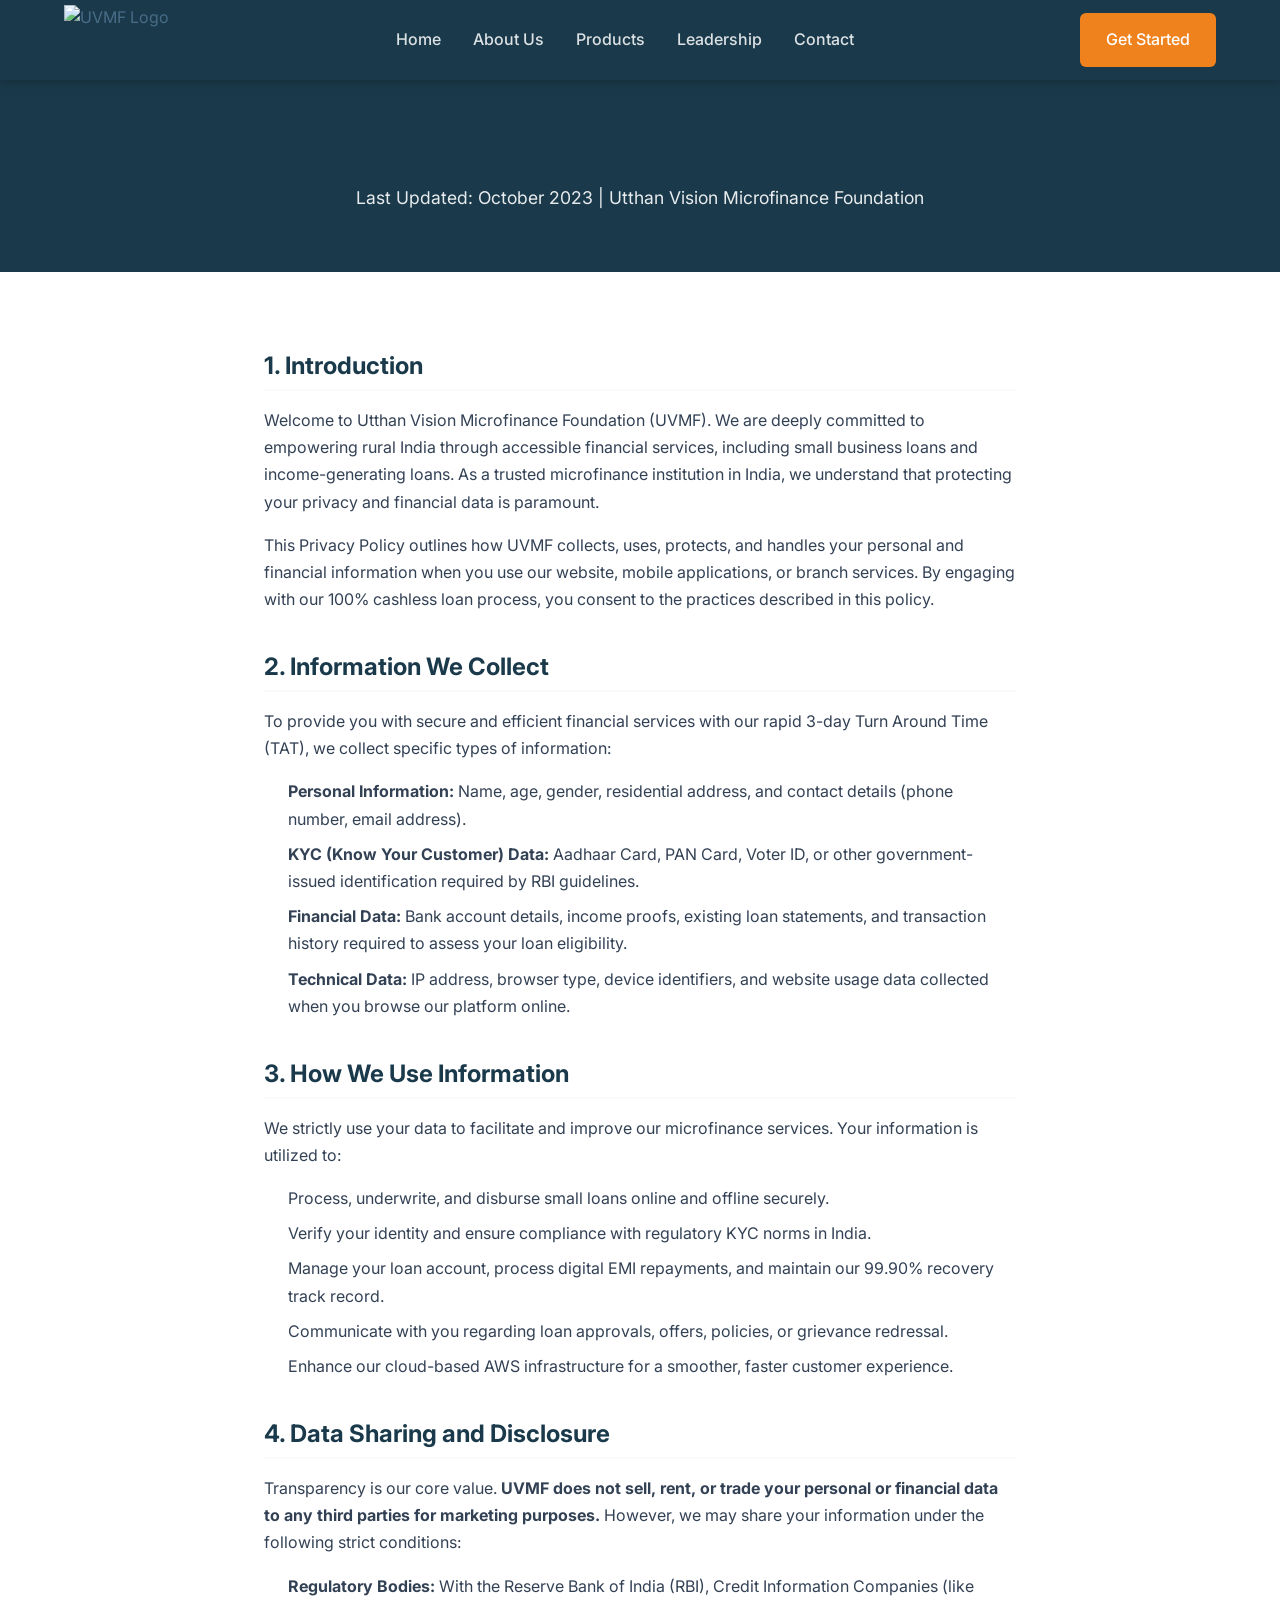
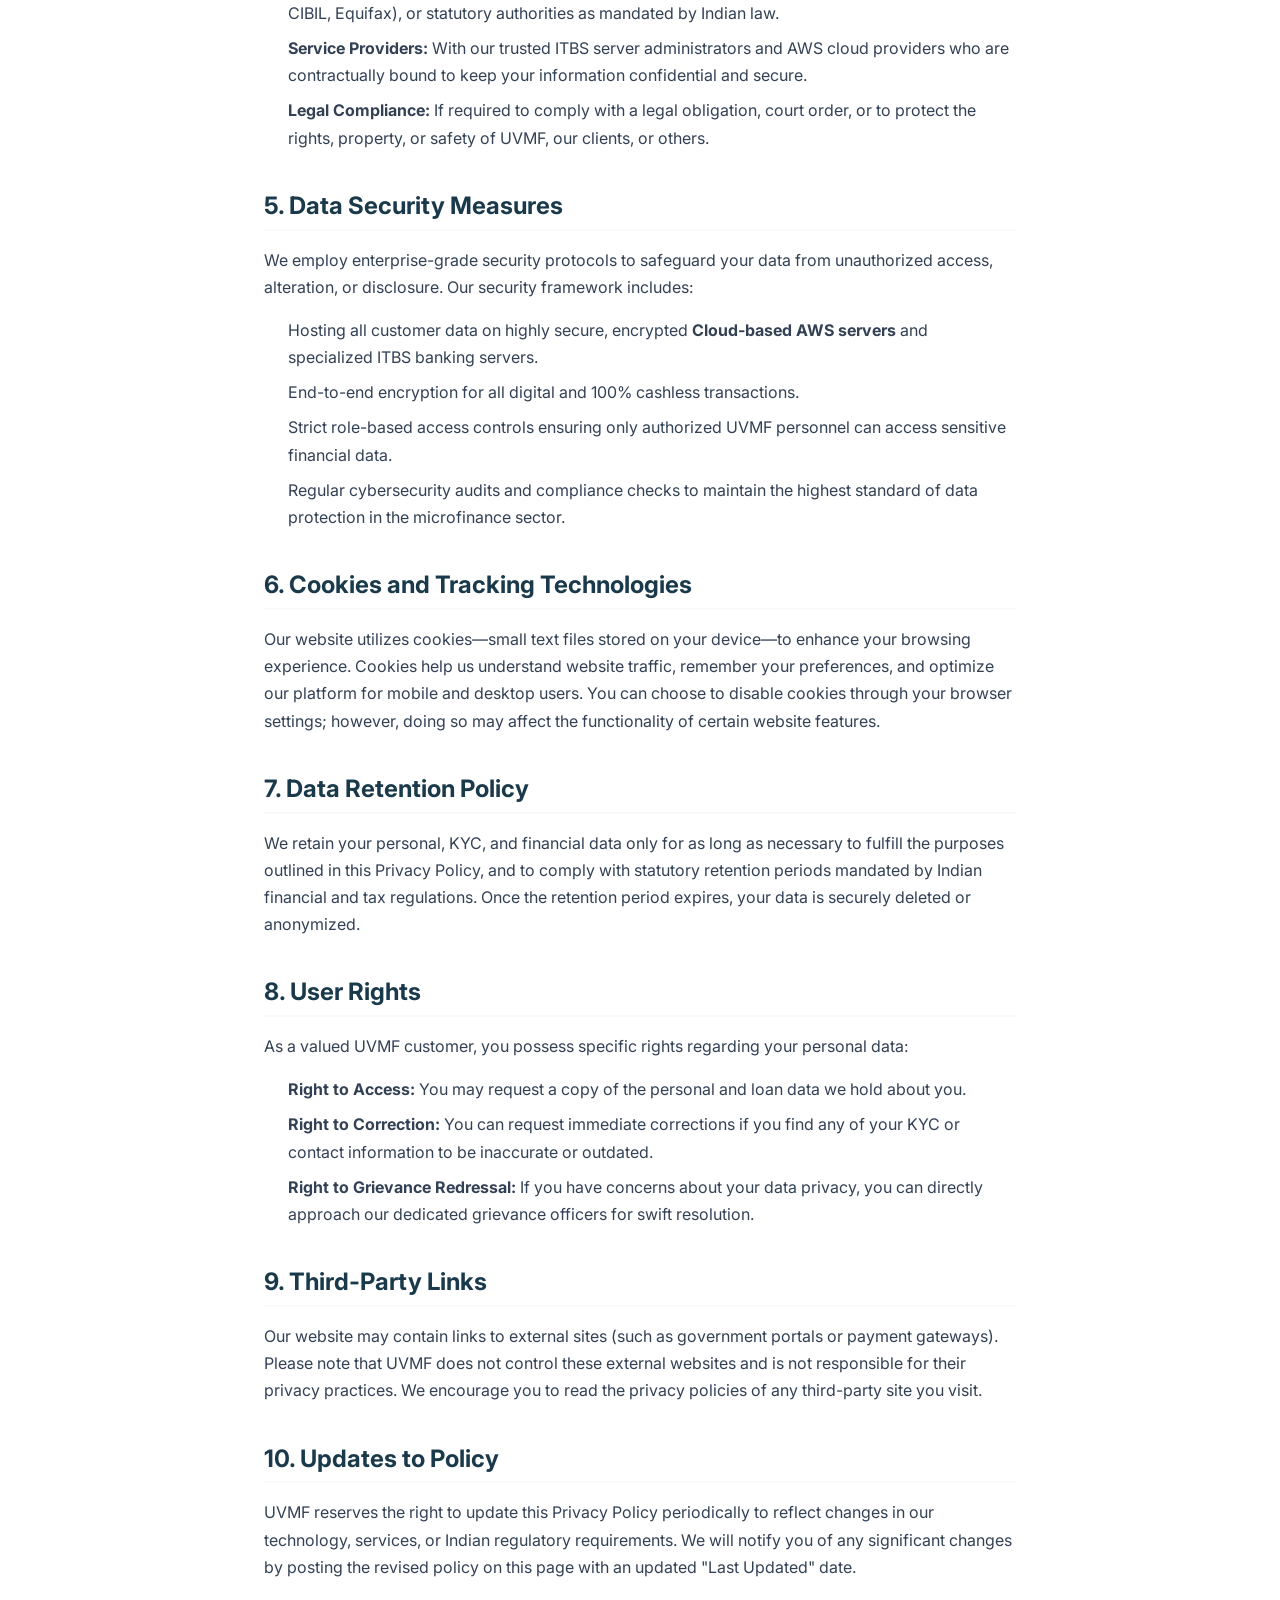
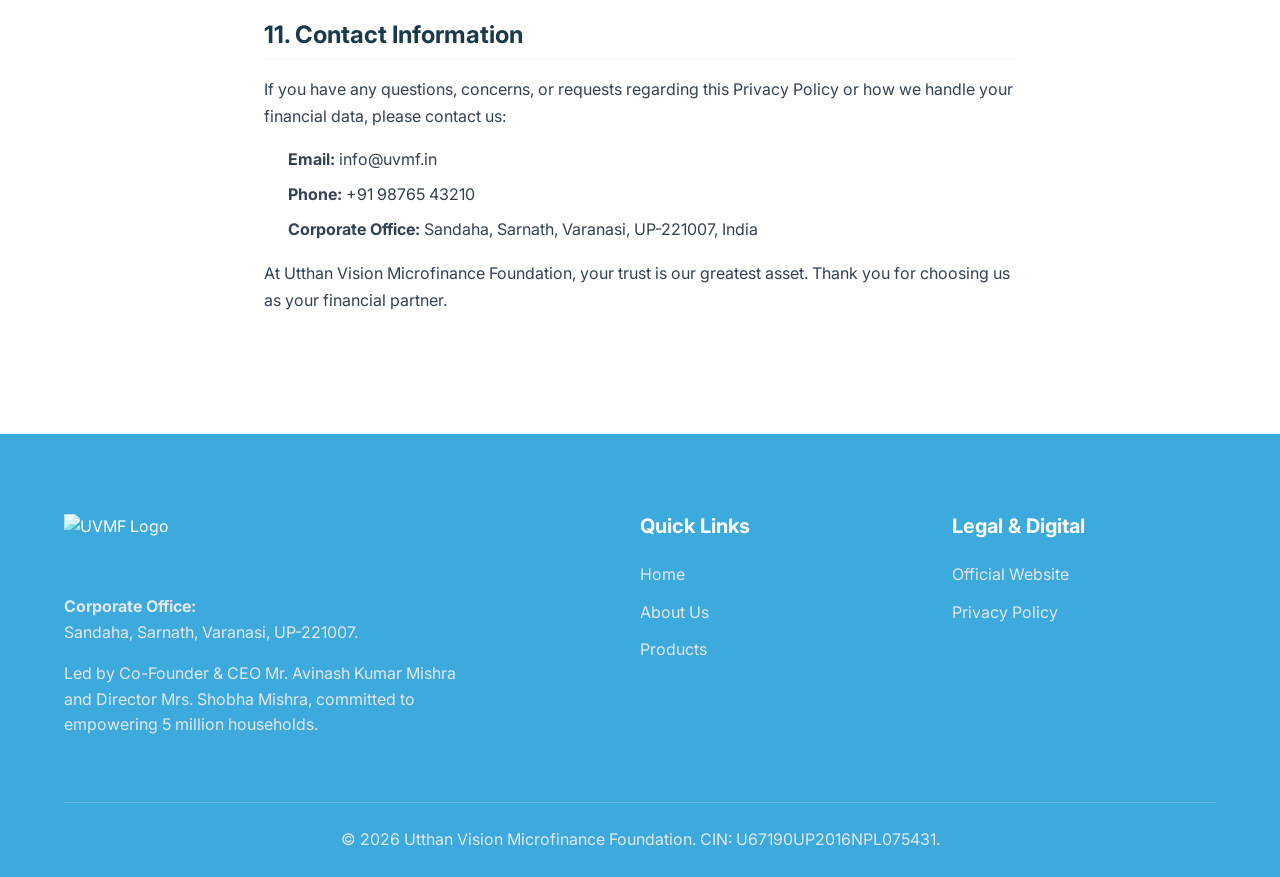
==== privacy-policy.html @ b3286635 "changes" ====
<!DOCTYPE html>
<html lang="en">
<head>
    <meta charset="UTF-8">
    <meta name="viewport" content="width=device-width, initial-scale=1.0">
    <title>Privacy Policy - Utthan Vision Microfinance Foundation</title>
    <meta name="description" content="Privacy Policy of Utthan Vision Microfinance Foundation (UVMF). Learn how we protect your financial data, KYC information, and ensure 100% data security for microfinance in India.">
    <link rel="preconnect" href="https://fonts.googleapis.com">
    <link rel="preconnect" href="https://fonts.gstatic.com" crossorigin>
    <link href="https://fonts.googleapis.com/css2?family=Inter:wght@300;400;500;600;700&display=swap" rel="stylesheet">
    <link rel="stylesheet" href="styles.css">
    <link rel="icon" type="image/png" href="images/Favicon.png">
    <style>
        .legal-header {
            background-color: var(--primary);
            color: var(--white);
            padding: 120px 0 60px;
            text-align: center;
        }
        .legal-header h1 {
            font-size: 2.5rem;
            margin-bottom: 16px;
        }
        .legal-header p {
            font-size: 1.1rem;
            opacity: 0.9;
        }
        .legal-content {
            max-width: 800px;
            margin: 0 auto;
        }
        .legal-content section {
            margin-bottom: 40px;
        }
        .legal-content h2 {
            font-size: 1.5rem;
            color: var(--primary);
            margin-bottom: 16px;
            border-bottom: 2px solid var(--bg-light);
            padding-bottom: 8px;
        }
        .legal-content h3 {
            font-size: 1.2rem;
            color: var(--secondary);
            margin-top: 24px;
            margin-bottom: 12px;
        }
        .legal-content p {
            color: var(--text-main);
            line-height: 1.7;
            margin-bottom: 16px;
        }
        .legal-content ul {
            margin-bottom: 16px;
            padding-left: 24px;
        }
        .legal-content li {
            color: var(--text-main);
            line-height: 1.7;
            margin-bottom: 8px;
        }
    </style>
</head>
<body>

    <!-- Header Navigation -->
    <header class="header">
        <div class="container header-container">
            <a href="index.html" class="logo">
                <img src="images/logo.png" alt="UVMF Logo" class="logo-img" style="height: 70px; width: auto; object-fit: contain;">
            </a>
            
            <nav class="navbar">
                <ul class="nav-links">
                    <li><a href="index.html#home">Home</a></li>
                    <li><a href="index.html#about">About Us</a></li>
                    <li><a href="index.html#products">Products</a></li>
                    <li><a href="index.html#leadership">Leadership</a></li>
                    <li><a href="index.html#contact">Contact</a></li>
                </ul>
            </nav>

            <a href="index.html#contact" class="btn btn-primary header-cta">Get Started</a>
            
            <button class="mobile-menu-btn" aria-label="Toggle menu">
                <svg width="24" height="24" viewBox="0 0 24 24" fill="none" stroke="currentColor" stroke-width="2" stroke-linecap="round" stroke-linejoin="round">
                    <line x1="3" y1="12" x2="21" y2="12"></line>
                    <line x1="3" y1="6" x2="21" y2="6"></line>
                    <line x1="3" y1="18" x2="21" y2="18"></line>
                </svg>
            </button>
        </div>
    </header>

    <!-- Mobile Menu Overlay -->
    <div class="mobile-menu-overlay">
        <div class="mobile-menu-content">
            <button class="close-menu-btn" aria-label="Close menu">
                <svg width="24" height="24" viewBox="0 0 24 24" fill="none" stroke="currentColor" stroke-width="2" stroke-linecap="round" stroke-linejoin="round">
                    <line x1="18" y1="6" x2="6" y2="18"></line>
                    <line x1="6" y1="6" x2="18" y2="18"></line>
                </svg>
            </button>
            <ul class="mobile-nav-links">
                <li><a href="index.html#home">Home</a></li>
                <li><a href="index.html#about">About Us</a></li>
                <li><a href="index.html#products">Products</a></li>
                <li><a href="index.html#leadership">Leadership</a></li>
                <li><a href="index.html#contact">Contact</a></li>
            </ul>
        </div>
    </div>

    <!-- Legal Header -->
    <div class="legal-header">
        <div class="container">
            <h1>Privacy Policy</h1>
            <p>Last Updated: October 2023 | Utthan Vision Microfinance Foundation</p>
        </div>
    </div>

    <!-- Privacy Policy Content -->
    <main class="section-padding">
        <div class="container legal-content">
            
            <section>
                <h2>1. Introduction</h2>
                <p>Welcome to Utthan Vision Microfinance Foundation (UVMF). We are deeply committed to empowering rural India through accessible financial services, including small business loans and income-generating loans. As a trusted microfinance institution in India, we understand that protecting your privacy and financial data is paramount.</p>
                <p>This Privacy Policy outlines how UVMF collects, uses, protects, and handles your personal and financial information when you use our website, mobile applications, or branch services. By engaging with our 100% cashless loan process, you consent to the practices described in this policy.</p>
            </section>

            <section>
                <h2>2. Information We Collect</h2>
                <p>To provide you with secure and efficient financial services with our rapid 3-day Turn Around Time (TAT), we collect specific types of information:</p>
                <ul>
                    <li><strong>Personal Information:</strong> Name, age, gender, residential address, and contact details (phone number, email address).</li>
                    <li><strong>KYC (Know Your Customer) Data:</strong> Aadhaar Card, PAN Card, Voter ID, or other government-issued identification required by RBI guidelines.</li>
                    <li><strong>Financial Data:</strong> Bank account details, income proofs, existing loan statements, and transaction history required to assess your loan eligibility.</li>
                    <li><strong>Technical Data:</strong> IP address, browser type, device identifiers, and website usage data collected when you browse our platform online.</li>
                </ul>
            </section>

            <section>
                <h2>3. How We Use Information</h2>
                <p>We strictly use your data to facilitate and improve our microfinance services. Your information is utilized to:</p>
                <ul>
                    <li>Process, underwrite, and disburse small loans online and offline securely.</li>
                    <li>Verify your identity and ensure compliance with regulatory KYC norms in India.</li>
                    <li>Manage your loan account, process digital EMI repayments, and maintain our 99.90% recovery track record.</li>
                    <li>Communicate with you regarding loan approvals, offers, policies, or grievance redressal.</li>
                    <li>Enhance our cloud-based AWS infrastructure for a smoother, faster customer experience.</li>
                </ul>
            </section>

            <section>
                <h2>4. Data Sharing and Disclosure</h2>
                <p>Transparency is our core value. <strong>UVMF does not sell, rent, or trade your personal or financial data to any third parties for marketing purposes.</strong> However, we may share your information under the following strict conditions:</p>
                <ul>
                    <li><strong>Regulatory Bodies:</strong> With the Reserve Bank of India (RBI), Credit Information Companies (like CIBIL, Equifax), or statutory authorities as mandated by Indian law.</li>
                    <li><strong>Service Providers:</strong> With our trusted ITBS server administrators and AWS cloud providers who are contractually bound to keep your information confidential and secure.</li>
                    <li><strong>Legal Compliance:</strong> If required to comply with a legal obligation, court order, or to protect the rights, property, or safety of UVMF, our clients, or others.</li>
                </ul>
            </section>

            <section>
                <h2>5. Data Security Measures</h2>
                <p>We employ enterprise-grade security protocols to safeguard your data from unauthorized access, alteration, or disclosure. Our security framework includes:</p>
                <ul>
                    <li>Hosting all customer data on highly secure, encrypted <strong>Cloud-based AWS servers</strong> and specialized ITBS banking servers.</li>
                    <li>End-to-end encryption for all digital and 100% cashless transactions.</li>
                    <li>Strict role-based access controls ensuring only authorized UVMF personnel can access sensitive financial data.</li>
                    <li>Regular cybersecurity audits and compliance checks to maintain the highest standard of data protection in the microfinance sector.</li>
                </ul>
            </section>

            <section>
                <h2>6. Cookies and Tracking Technologies</h2>
                <p>Our website utilizes cookies—small text files stored on your device—to enhance your browsing experience. Cookies help us understand website traffic, remember your preferences, and optimize our platform for mobile and desktop users. You can choose to disable cookies through your browser settings; however, doing so may affect the functionality of certain website features.</p>
            </section>

            <section>
                <h2>7. Data Retention Policy</h2>
                <p>We retain your personal, KYC, and financial data only for as long as necessary to fulfill the purposes outlined in this Privacy Policy, and to comply with statutory retention periods mandated by Indian financial and tax regulations. Once the retention period expires, your data is securely deleted or anonymized.</p>
            </section>

            <section>
                <h2>8. User Rights</h2>
                <p>As a valued UVMF customer, you possess specific rights regarding your personal data:</p>
                <ul>
                    <li><strong>Right to Access:</strong> You may request a copy of the personal and loan data we hold about you.</li>
                    <li><strong>Right to Correction:</strong> You can request immediate corrections if you find any of your KYC or contact information to be inaccurate or outdated.</li>
                    <li><strong>Right to Grievance Redressal:</strong> If you have concerns about your data privacy, you can directly approach our dedicated grievance officers for swift resolution.</li>
                </ul>
            </section>

            <section>
                <h2>9. Third-Party Links</h2>
                <p>Our website may contain links to external sites (such as government portals or payment gateways). Please note that UVMF does not control these external websites and is not responsible for their privacy practices. We encourage you to read the privacy policies of any third-party site you visit.</p>
            </section>

            <section>
                <h2>10. Updates to Policy</h2>
                <p>UVMF reserves the right to update this Privacy Policy periodically to reflect changes in our technology, services, or Indian regulatory requirements. We will notify you of any significant changes by posting the revised policy on this page with an updated "Last Updated" date.</p>
            </section>

            <section>
                <h2>11. Contact Information</h2>
                <p>If you have any questions, concerns, or requests regarding this Privacy Policy or how we handle your financial data, please contact us:</p>
                <ul>
                    <li><strong>Email:</strong> info@uvmf.in</li>
                    <li><strong>Phone:</strong> +91 98765 43210</li>
                    <li><strong>Corporate Office:</strong> Sandaha, Sarnath, Varanasi, UP-221007, India</li>
                </ul>
                <p>At Utthan Vision Microfinance Foundation, your trust is our greatest asset. Thank you for choosing us as your financial partner.</p>
            </section>

        </div>
    </main>

    <!-- Footer -->
    <footer class="footer">
        <div class="container">
            <div class="footer-grid">
                <div class="footer-col">
                    <a href="index.html" class="footer-logo">
                        <img src="images/logo.png" alt="UVMF Logo" class="logo-img footer-logo-img">
                    </a>
                    <p style="margin-top: 16px;"><strong>Corporate Office:</strong><br>Sandaha, Sarnath, Varanasi, UP-221007.</p>
                    <p style="margin-top: 16px;">Led by Co-Founder &amp; CEO Mr. Avinash Kumar Mishra and Director Mrs. Shobha Mishra, committed to empowering 5 million households.</p>
                </div>
                <div class="footer-col">
                    <h4>Quick Links</h4>
                    <ul>
                        <li><a href="index.html#home">Home</a></li>
                        <li><a href="index.html#about">About Us</a></li>
                        <li><a href="index.html#products">Products</a></li>
                    </ul>
                </div>
                <div class="footer-col">
                    <h4>Legal & Digital</h4>
                    <ul>
                        <li><a href="http://www.utthanvision.com/" target="_blank">Official Website</a></li>
                        <!-- <li><a href="#">Grievance Redressal</a></li> -->
                        <li><a href="privacy-policy.html">Privacy Policy</a></li>
                    </ul>
                </div>
            </div>
            <div class="footer-bottom">
                <p>&copy; 2026 Utthan Vision Microfinance Foundation. CIN: U67190UP2016NPL075431.</p>
            </div>
        </div>
    </footer>

    <script src="script.js"></script>
</body>
</html>
---- styles.css ----
/* =========================================
   CSS Reset & Variables
   ========================================= */
:root {
    /* Colors */
    --primary: #1a3a4b; /* Deep Logo Blue */
    --secondary: #f0821e; /* Logo Orange */
    --secondary-hover: #d36e14;
    --accent: #3caadc; /* Light Logo Blue */
    --bg-light: #f8fafc;
    --text-main: #334155;
    --text-light: #64748b;
    --white: #ffffff;
    --border-color: #e2e8f0;
    
    /* Typography */
    --font-main: 'Inter', sans-serif;
    
    /* Transitions */
    --transition: all 0.3s ease;
    
    /* Shadows */
    --shadow-sm: 0 1px 3px rgba(0,0,0,0.1);
    --shadow-md: 0 4px 6px -1px rgba(0,0,0,0.1), 0 2px 4px -1px rgba(0,0,0,0.06);
    --shadow-lg: 0 10px 15px -3px rgba(0,0,0,0.1), 0 4px 6px -2px rgba(0,0,0,0.05);
}

* {
    margin: 0;
    padding: 0;
    box-sizing: border-box;
}

html {
    scroll-behavior: smooth;
}

body {
    font-family: var(--font-main);
    color: var(--text-main);
    line-height: 1.6;
    background-color: var(--white);
    overflow-x: hidden;
}

h1, h2, h3, h4, h5, h6 {
    color: var(--primary);
    font-weight: 700;
    line-height: 1.2;
}

a {
    text-decoration: none;
    color: inherit;
    transition: var(--transition);
}

ul {
    list-style: none;
}

img {
    max-width: 100%;
    height: auto;
}

.container {
    max-width: 1200px;
    margin: 0 auto;
    padding: 0 24px;
}

.section-padding {
    padding: 80px 0;
}

.section-title {
    text-align: center;
    max-width: 600px;
    margin: 0 auto 48px;
}

.section-title h2 {
    font-size: 2.5rem;
    margin-bottom: 16px;
}

.section-title p {
    color: var(--text-light);
    font-size: 1.1rem;
}

.bg-light {
    background-color: var(--bg-light);
}

/* =========================================
   Buttons
   ========================================= */
.btn {
    display: inline-block;
    padding: 12px 24px;
    border-radius: 6px;
    font-weight: 500;
    cursor: pointer;
    text-align: center;
    border: 2px solid transparent;
    transition: var(--transition);
}

.btn-primary {
    background-color: var(--secondary);
    color: var(--white);
}

.btn-primary:hover {
    background-color: var(--secondary-hover);
    transform: translateY(-2px);
    box-shadow: var(--shadow-md);
}

.btn-outline {
    background-color: transparent;
    border-color: var(--white);
    color: var(--white);
}

.btn-outline:hover {
    background-color: rgba(255, 255, 255, 0.1);
    transform: translateY(-2px);
}

.btn-block {
    display: block;
    width: 100%;
}

.btn-lg {
    padding: 16px 32px;
    font-size: 1.1rem;
}

.btn-link {
    display: inline-flex;
    align-items: center;
    color: var(--secondary);
    font-weight: 600;
    gap: 8px;
}

.btn-link:hover {
    color: var(--primary);
}

.btn-link:hover svg {
    transform: translateX(4px);
}

.btn-link svg {
    transition: var(--transition);
}

/* =========================================
   Header & Navigation
   ========================================= */
.header {
    position: fixed;
    top: 0;
    left: 0;
    width: 100%;
    background-color: var(--primary);
    box-shadow: 0 2px 12px rgba(0,0,0,0.25);
    z-index: 1000;
    height: 80px;
    transition: var(--transition);
}

.header-container {
    display: flex;
    justify-content: space-between;
    align-items: center;
    height: 100%;
}

.logo {
    display: flex;
    align-items: center;
}

.logo-text {
    font-size: 1.5rem;
    font-weight: 700;
    color: var(--primary);
    letter-spacing: -0.5px;
}

/* Transparent logo — mix-blend-mode:screen makes any white/light
   background invisible on dark surfaces (header & footer) */
.logo-img {
    mix-blend-mode: screen;
    background: transparent;
    display: block;
}

/* Footer logo sizing */
.footer-logo {
    display: inline-block;
    margin-bottom: 4px;
}

.footer-logo-img {
    height: 60px;
    width: auto;
    object-fit: contain;
}

.navbar .nav-links {
    display: flex;
    gap: 32px;
}

.navbar .nav-links a {
    color: rgba(255,255,255,0.85);
    font-weight: 500;
}

.navbar .nav-links a:hover {
    color: var(--secondary);
}

.mobile-menu-btn {
    display: none;
    background: none;
    border: none;
    color: var(--white);
    cursor: pointer;
    padding: 8px;
    border-radius: 6px;
    transition: var(--transition);
}

.mobile-menu-btn:hover {
    background-color: rgba(255,255,255,0.1);
}

/* Mobile Menu Overlay */
.mobile-menu-overlay {
    position: fixed;
    top: 0;
    left: 0;
    width: 100%;
    height: 100vh;
    background-color: var(--white);
    z-index: 2000;
    transform: translateX(100%);
    transition: transform 0.4s cubic-bezier(0.77, 0, 0.175, 1);
    display: flex;
    align-items: center;
    justify-content: center;
}

.mobile-menu-overlay.active {
    transform: translateX(0);
}

.close-menu-btn {
    position: absolute;
    top: 24px;
    right: 24px;
    background: none;
    border: none;
    color: var(--primary);
    cursor: pointer;
}

.mobile-nav-links {
    text-align: center;
    display: flex;
    flex-direction: column;
    gap: 32px;
}

.mobile-nav-links a {
    font-size: 2rem;
    font-weight: 700;
    color: var(--primary);
}

.mobile-nav-links a:hover {
    color: var(--secondary);
}

/* =========================================
   Hero Section (Carousel)
   ========================================= */
.hero-carousel {
    position: relative;
    width: 100%;
    background-color: var(--primary);
    overflow: hidden;
    padding-top: 80px; /* Account for fixed header */
}

.carousel-container {
    position: relative;
    width: 100%;
}

.carousel-slide {
    display: none;
    width: 100%;
    position: relative;
}

@keyframes fadeIn {
    from { opacity: 0; }
    to { opacity: 1; }
}

.carousel-slide.active {
    display: block;
    animation: fadeIn 0.8s ease-in-out;
}

.slide-image {
    width: 100%;
    height: auto;
    display: block;
    object-fit: cover;
}

.carousel-overlay {
    position: absolute;
    top: 0;
    left: 0;
    width: 100%;
    height: 100%;
    background: linear-gradient(90deg, rgba(26,58,75,0.7) 0%, rgba(26,58,75,0.2) 100%);
    display: flex;
    align-items: center;
}

/* For slides that need centered text */
.carousel-overlay:has(.centered-hero) {
    background: linear-gradient(0deg, rgba(26,58,75,0.8) 0%, rgba(26,58,75,0.6) 100%);
}

.centered-hero {
    display: flex;
    justify-content: center;
    text-align: center;
    grid-template-columns: 1fr !important;
}

.centered-hero .hero-content {
    align-items: center;
    max-width: 800px;
    margin: 0 auto;
}

.centered-hero .hero-content p {
    margin: 0 auto 32px;
}

/* Carousel Controls */
.carousel-btn {
    position: absolute;
    top: 50%;
    transform: translateY(-50%);
    background: rgba(255, 255, 255, 0.2);
    border: 1px solid rgba(255,255,255,0.3);
    color: var(--white);
    width: 48px;
    height: 48px;
    border-radius: 50%;
    display: flex;
    align-items: center;
    justify-content: center;
    cursor: pointer;
    z-index: 10;
    transition: var(--transition);
    backdrop-filter: blur(4px);
}

.carousel-btn:hover {
    background: var(--secondary);
    border-color: var(--secondary);
}

.prev-btn {
    left: 24px;
}

.next-btn {
    right: 24px;
}

.carousel-dots {
    position: absolute;
    bottom: 32px;
    left: 50%;
    transform: translateX(-50%);
    display: flex;
    gap: 12px;
    z-index: 10;
}

.dot {
    width: 12px;
    height: 12px;
    border-radius: 50%;
    background: rgba(255, 255, 255, 0.4);
    cursor: pointer;
    transition: var(--transition);
}

.dot.active {
    background: var(--secondary);
    width: 24px;
    border-radius: 6px;
}

.hero-container {
    position: relative;
    z-index: 2;
    display: grid;
    grid-template-columns: 1fr 1fr;
    gap: 48px;
    align-items: center;
}

.hero-content h1 {
    color: var(--white);
    font-size: 3.5rem;
    margin-bottom: 24px;
}

.hero-content .highlight {
    color: var(--secondary);
}

.hero-content p {
    font-size: 1.25rem;
    color: #cbd5e1;
    margin-bottom: 32px;
    max-width: 500px;
}

.hero-buttons {
    display: flex;
    gap: 16px;
}

.hero-image {
    display: flex;
    justify-content: center;
    align-items: center;
}

.glass-card {
    background: rgba(255, 255, 255, 0.05);
    backdrop-filter: blur(10px);
    -webkit-backdrop-filter: blur(10px);
    border: 1px solid rgba(255, 255, 255, 0.1);
    padding: 32px;
    border-radius: 16px;
    display: flex;
    align-items: center;
    gap: 24px;
    box-shadow: 0 25px 50px -12px rgba(0, 0, 0, 0.25);
    transform: rotate(3deg);
    transition: var(--transition);
}

.glass-card:hover {
    transform: rotate(0deg) translateY(-10px);
}

.stat-icon {
    background-color: rgba(240, 130, 30, 0.2);
    padding: 16px;
    border-radius: 50%;
    display: flex;
    align-items: center;
    justify-content: center;
}

.stat-info h3 {
    color: var(--white);
    font-size: 1.5rem;
    margin-bottom: 4px;
}

.stat-info p {
    color: #94a3b8;
    margin: 0;
}

/* =========================================
   Features Section
   ========================================= */
.features-grid {
    display: grid;
    grid-template-columns: repeat(3, 1fr);
    gap: 32px;
}

.feature-card {
    background: var(--white);
    padding: 40px 32px;
    border-radius: 12px;
    box-shadow: var(--shadow-sm);
    border: 1px solid var(--border-color);
    position: relative;
    transition: var(--transition);
    overflow: hidden;
}

.feature-card:hover {
    transform: translateY(-5px);
    box-shadow: var(--shadow-lg);
    border-color: var(--secondary);
}

.feature-number {
    font-size: 5rem;
    font-weight: 800;
    color: rgba(240, 130, 30, 0.08); /* Faint orange */
    position: absolute;
    top: -16px;
    right: 16px;
    line-height: 1;
    z-index: 0;
    user-select: none;
}

.feature-card h3 {
    font-size: 1.35rem;
    margin-bottom: 16px;
    color: var(--primary);
    position: relative;
    z-index: 1;
}

.feature-card p {
    color: var(--text-light);
    position: relative;
    z-index: 1;
    margin: 0;
}

/* =========================================
   About Section
   ========================================= */
.about-grid {
    display: grid;
    grid-template-columns: repeat(3, 1fr);
    gap: 32px;
}

.about-card {
    background: var(--white);
    padding: 40px 32px;
    border-radius: 12px;
    box-shadow: var(--shadow-md);
    transition: var(--transition);
    border: 1px solid var(--border-color);
}

.about-card:hover {
    transform: translateY(-5px);
    box-shadow: var(--shadow-lg);
    border-color: var(--secondary);
}

.icon-wrapper {
    width: 64px;
    height: 64px;
    background-color: var(--bg-light);
    border-radius: 12px;
    display: flex;
    align-items: center;
    justify-content: center;
    color: var(--secondary);
    margin-bottom: 24px;
}

.about-card h3 {
    font-size: 1.25rem;
    margin-bottom: 16px;
}

.about-card p {
    color: var(--text-light);
}

/* =========================================
   Products Section
   ========================================= */
.products-grid {
    display: grid;
    grid-template-columns: repeat(3, 1fr);
    gap: 32px;
}

.product-card {
    background: var(--white);
    padding: 40px;
    border-radius: 12px;
    box-shadow: var(--shadow-sm);
    transition: var(--transition);
}

.product-card:hover {
    box-shadow: var(--shadow-md);
}

.product-icon {
    color: var(--secondary);
    margin-bottom: 24px;
}

.product-card h3 {
    font-size: 1.5rem;
    margin-bottom: 16px;
}

.product-card p {
    color: var(--text-light);
    margin-bottom: 24px;
}

/* =========================================
   Process Table Section
   ========================================= */
.process-section {
    background-color: var(--white);
}

.table-responsive {
    overflow-x: auto;
    background: var(--white);
    border-radius: 12px;
    box-shadow: var(--shadow-md);
    border: 1px solid var(--border-color);
}

.process-table {
    width: 100%;
    border-collapse: collapse;
    text-align: left;
}

.process-table th,
.process-table td {
    padding: 16px 24px;
    border-bottom: 1px solid var(--border-color);
}

.process-table th {
    background-color: var(--bg-light);
    color: var(--primary);
    font-weight: 600;
    font-size: 1.1rem;
}

.process-table tr:last-child td {
    border-bottom: none;
}

.process-table tr:hover td {
    background-color: var(--bg-light);
}

/* =========================================
   FAQ Section
   ========================================= */
.faq-grid {
    max-width: 900px;
    margin: 0 auto;
    display: flex;
    flex-direction: column;
    gap: 16px;
}

.faq-item {
    background: var(--white);
    border: 1px solid var(--border-color);
    border-radius: 8px;
    padding: 24px;
    box-shadow: var(--shadow-sm);
    transition: var(--transition);
}

.faq-item[open] {
    border-color: var(--secondary);
    box-shadow: var(--shadow-md);
}

.faq-item summary {
    display: flex;
    justify-content: space-between;
    align-items: center;
    cursor: pointer;
    list-style: none; /* Hide default triangle in many browsers */
}

.faq-item summary::-webkit-details-marker {
    display: none; /* Hide default triangle in WebKit */
}

.faq-item summary h3 {
    font-size: 1.15rem;
    color: var(--primary);
    margin: 0;
    padding-right: 24px;
    font-weight: 600;
}

/* Custom dropdown icon using a pseudo-element */
.faq-item summary::after {
    content: '+';
    font-size: 1.5rem;
    color: var(--secondary);
    transition: transform 0.3s ease;
}

.faq-item[open] summary::after {
    content: '−';
    transform: rotate(180deg);
}

.faq-content {
    margin-top: 16px;
    padding-top: 16px;
    border-top: 1px solid var(--border-color);
    color: var(--text-light);
    line-height: 1.7;
}

.faq-content p {
    margin-bottom: 0;
}

/* =========================================
   CTA Section
   ========================================= */
.cta-section {
    background-color: var(--secondary);
    padding: 80px 0;
    text-align: center;
    color: var(--white);
}

.cta-container h2 {
    color: var(--white);
    font-size: 2.5rem;
    margin-bottom: 16px;
}

.cta-container p {
    font-size: 1.25rem;
    margin-bottom: 32px;
    opacity: 0.9;
}

.cta-section .btn-primary {
    background-color: var(--primary);
}

.cta-section .btn-primary:hover {
    background-color: #1e293b;
}

/* =========================================
   Contact Section
   ========================================= */
.contact-grid {
    display: flex;
    flex-direction: column;
    align-items: center;
    text-align: center;
    max-width: 600px;
    margin: 0 auto;
}

.contact-info h2 {
    font-size: 2.5rem;
    margin-bottom: 16px;
}

.contact-info > p {
    color: var(--text-light);
    margin-bottom: 40px;
}

.contact-info-items {
    display: flex;
    flex-direction: column;
    align-items: center;
    gap: 32px;
}

.contact-item {
    display: flex;
    flex-direction: column;
    align-items: center;
    text-align: center;
    gap: 12px;
}

.contact-item .icon {
    color: var(--secondary);
    background-color: var(--bg-light);
    padding: 16px;
    border-radius: 50%;
    display: flex;
    align-items: center;
    justify-content: center;
    margin-bottom: 8px;
}

.contact-item h4 {
    font-size: 1.1rem;
    margin-bottom: 4px;
}

.contact-item p, .contact-item a {
    color: var(--text-light);
}

.contact-item a:hover {
    color: var(--secondary);
}

.contact-form {
    background: var(--white);
    padding: 40px;
    border-radius: 12px;
    box-shadow: var(--shadow-lg);
    border: 1px solid var(--border-color);
}

.form-group {
    margin-bottom: 24px;
}

.form-group label {
    display: block;
    margin-bottom: 8px;
    font-weight: 500;
    color: var(--text-main);
}

.form-group input,
.form-group select {
    width: 100%;
    padding: 12px 16px;
    border: 1px solid var(--border-color);
    border-radius: 6px;
    font-family: inherit;
    font-size: 1rem;
    transition: var(--transition);
}

.form-group input:focus,
.form-group select:focus {
    outline: none;
    border-color: var(--secondary);
    box-shadow: 0 0 0 3px rgba(16, 185, 129, 0.1);
}

/* =========================================
   Leadership Section
   ========================================= */
.leadership-grid {
    display: grid;
    grid-template-columns: 1fr;
    gap: 36px;
    max-width: 960px;
    margin: 0 auto;
}

.leader-card {
    background: var(--white);
    border-radius: 16px;
    box-shadow: var(--shadow-md);
    border: 1px solid var(--border-color);
    overflow: hidden;
    transition: var(--transition);
    display: flex;
    flex-direction: row;
    align-items: flex-start;
    gap: 36px;
    padding: 40px 40px;
    text-align: left;
}

.leader-card:hover {
    transform: translateY(-6px);
    box-shadow: var(--shadow-lg);
    border-color: var(--secondary);
}

.leader-photo-wrap {
    width: 220px;
    height: 220px;
    border-radius: 50%;
    overflow: hidden;
    border: 4px solid var(--secondary);
    flex-shrink: 0;
    box-shadow: 0 8px 24px rgba(240, 130, 30, 0.25);
}

.leader-photo {
    width: 100%;
    height: 100%;
    object-fit: cover;
    object-position: top center;
    display: block;
}

.leader-info {
    flex: 1;
}

.leader-info h3 {
    font-size: 1.4rem;
    margin-bottom: 4px;
    color: var(--primary);
}

.leader-quals {
    color: var(--accent);
    font-size: 0.9rem;
    font-weight: 600;
    margin-bottom: 12px;
    font-style: italic;
}

.leader-role {
    display: inline-block;
    background-color: var(--secondary);
    color: var(--white);
    font-size: 0.78rem;
    font-weight: 700;
    letter-spacing: 0.6px;
    padding: 4px 14px;
    border-radius: 999px;
    margin-bottom: 18px;
    text-transform: uppercase;
}

.leader-bio p {
    color: var(--text-light);
    font-size: 0.95rem;
    line-height: 1.75;
    margin-bottom: 12px;
}

.leader-bio p:last-child {
    margin-bottom: 0;
}

/* =========================================
   Footer
   ========================================= */
.footer {
    background-color: var(--accent);
    color: var(--white);
    padding-top: 80px;
}

.footer-grid {
    display: grid;
    grid-template-columns: 2fr 1fr 1fr;
    gap: 48px;
    margin-bottom: 64px;
}

.footer-col h3 {
    color: var(--white);
    font-size: 1.5rem;
    margin-bottom: 24px;
}

.footer-col h4 {
    color: var(--white);
    font-size: 1.25rem;
    margin-bottom: 24px;
}

.footer-col p {
    color: #e2e8f0;
    max-width: 400px;
}

.footer-col ul {
    display: flex;
    flex-direction: column;
    gap: 12px;
}

.footer-col ul a {
    color: #e2e8f0;
}

.footer-col ul a:hover {
    color: var(--white);
    padding-left: 4px;
}

.footer-bottom {
    border-top: 1px solid rgba(255, 255, 255, 0.2);
    padding: 24px 0;
    text-align: center;
    color: #e2e8f0;
}

/* =========================================
   Responsive Design
   ========================================= */
@media (max-width: 992px) {
    .hero-container {
        grid-template-columns: 1fr;
        text-align: center;
    }

    .hero-content p {
        margin: 0 auto 32px;
    }

    .hero-buttons {
        justify-content: center;
        margin-bottom: 48px;
    }

    .about-grid,
    .features-grid {
        grid-template-columns: repeat(2, 1fr);
    }

    .products-grid {
        grid-template-columns: repeat(2, 1fr) !important;
    }

    .contact-grid {
        grid-template-columns: 1fr;
    }

    .leadership-grid {
        grid-template-columns: 1fr;
    }
}

@media (max-width: 768px) {
    .leader-photo-wrap {
        width: 160px;
        height: 160px;
        margin: 0 auto 24px;
    }

    .leader-card {
        flex-direction: column;
        align-items: center;
        text-align: center;
        padding: 32px 24px 28px;
    }

    .leader-info {
        text-align: left;
    }

    .header {
        height: 64px;
    }

    .header-cta {
        display: none;
    }

    .navbar {
        display: none;
    }

    .mobile-menu-btn {
        display: block;
    }

    .section-padding {
        padding: 56px 0;
    }

    .section-title {
        margin-bottom: 32px;
    }

    .section-title h2 {
        font-size: 1.75rem;
    }

    .section-title p {
        font-size: 1rem;
    }

    .hero-carousel {
        padding-top: 64px; /* match mobile header height */
    }

    .carousel-slide.active {
        display: flex;
        flex-direction: column;
    }

    .carousel-overlay {
        position: relative; /* stack below the image */
        padding: 40px 24px;
        background: linear-gradient(180deg, var(--primary) 0%, #112a38 100%);
        height: auto;
    }

    .carousel-btn {
        width: 32px;
        height: 32px;
    }
    
    .prev-btn {
        left: 8px;
    }
    
    .next-btn {
        right: 8px;
    }

    .carousel-dots {
        bottom: 16px;
    }

    .hero-content h1 {
        font-size: 2.2rem;
    }

    .hero-content p {
        font-size: 1.05rem;
    }

    .glass-card {
        transform: rotate(0deg);
        margin-top: 24px;
    }

    .about-grid,
    .features-grid {
        grid-template-columns: 1fr;
    }

    .about-card {
        padding: 28px 24px;
    }

    .products-grid {
        grid-template-columns: 1fr !important;
    }

    .product-card {
        padding: 28px 24px;
    }

    .contact-form {
        padding: 28px 20px;
    }

    .contact-info h2 {
        font-size: 1.75rem;
    }

    .cta-section {
        padding: 56px 0;
    }

    .cta-container h2 {
        font-size: 1.75rem;
    }

    .cta-container p {
        font-size: 1rem;
    }

    .footer-grid {
        grid-template-columns: 1fr;
        gap: 32px;
        margin-bottom: 40px;
    }

    .footer {
        padding-top: 48px;
    }

    .process-table th,
    .process-table td {
        padding: 12px 16px;
        font-size: 0.9rem;
    }
}

@media (max-width: 480px) {
    .container {
        padding: 0 16px;
    }

    .hero-content h1 {
        font-size: 1.85rem;
    }

    .hero-buttons {
        flex-direction: column;
        width: 100%;
    }
    
    .hero-buttons .btn {
        width: 100%;
        text-align: center;
    }

    .section-title h2 {
        font-size: 1.5rem;
    }

    .cta-container h2 {
        font-size: 1.5rem;
    }

    .contact-form {
        padding: 20px 16px;
    }

    .contact-item {
        gap: 12px;
        margin-bottom: 24px;
    }

    .glass-card {
        padding: 20px;
        gap: 16px;
    }

    .footer-bottom p {
        font-size: 0.85rem;
    }
}
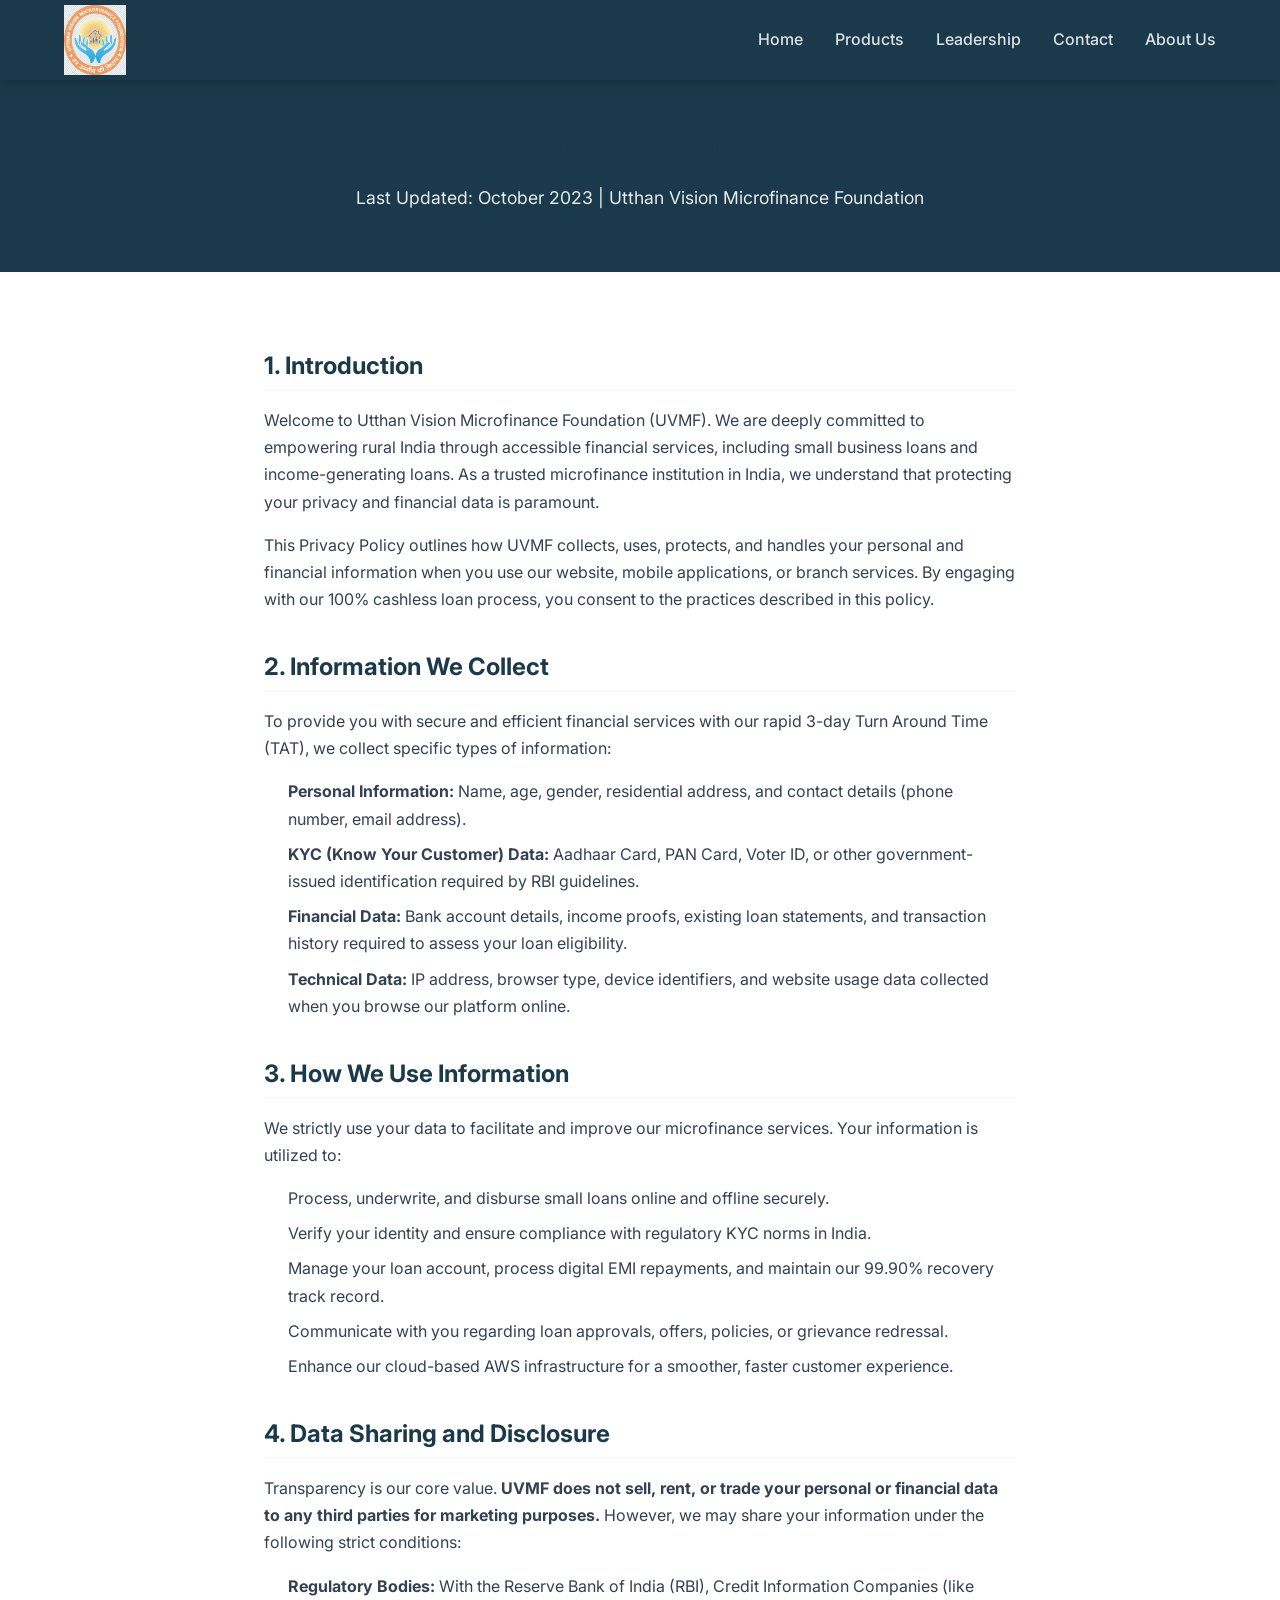
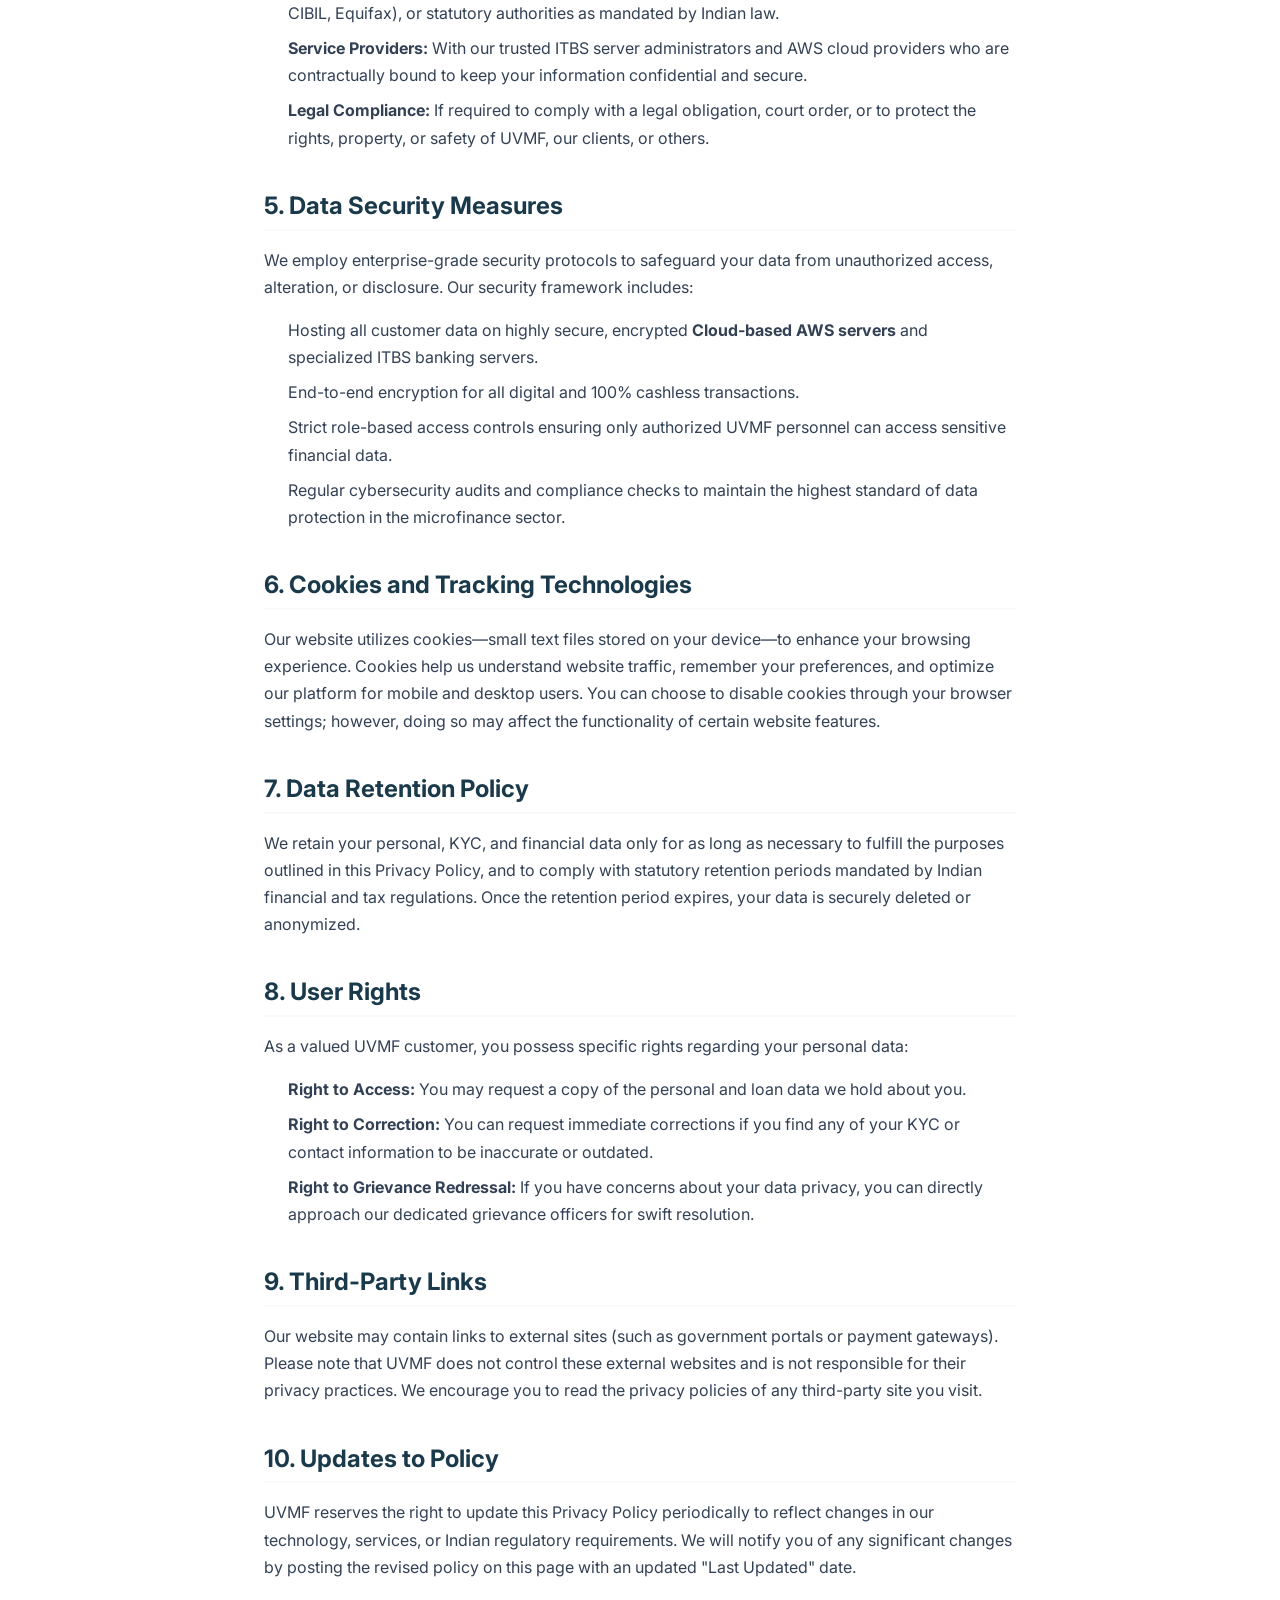
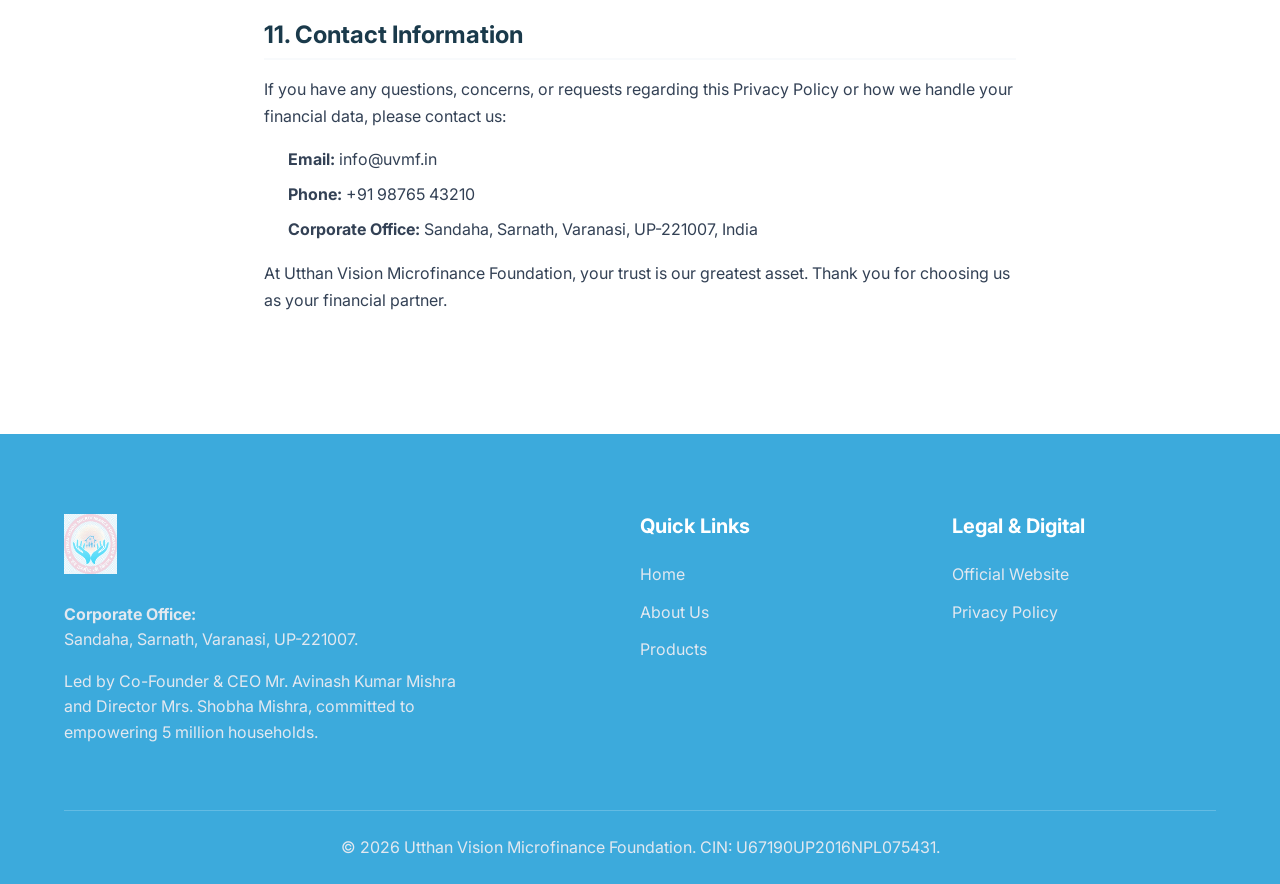
==== commit 6a21aeca: "gen" ====
--- a/privacy-policy.html
+++ b/privacy-policy.html
@@ -5,11 +5,27 @@
     <meta name="viewport" content="width=device-width, initial-scale=1.0">
     <title>Privacy Policy - Utthan Vision Microfinance Foundation</title>
     <meta name="description" content="Privacy Policy of Utthan Vision Microfinance Foundation (UVMF). Learn how we protect your financial data, KYC information, and ensure 100% data security for microfinance in India.">
+    <meta name="keywords" content="privacy policy, UVMF privacy, data security microfinance, financial data protection India">
+    
+    <!-- Open Graph / Social -->
+    <meta property="og:type" content="website">
+    <meta property="og:url" content="https://www.utthanvision.com/privacy-policy.html">
+    <meta property="og:title" content="Privacy Policy - Utthan Vision Microfinance Foundation">
+    <meta property="og:description" content="Learn how UVMF protects your financial data and ensures 100% data security for microfinance in India.">
+    
+    <!-- Twitter -->
+    <meta property="twitter:card" content="summary">
+    <meta property="twitter:url" content="https://www.utthanvision.com/privacy-policy.html">
+    <meta property="twitter:title" content="Privacy Policy - Utthan Vision Microfinance Foundation">
+    <meta property="twitter:description" content="Learn how UVMF protects your financial data and ensures 100% data security for microfinance in India.">
+    
+    <!-- Canonical -->
+    <link rel="canonical" href="https://www.utthanvision.com/privacy-policy.html">
     <link rel="preconnect" href="https://fonts.googleapis.com">
     <link rel="preconnect" href="https://fonts.gstatic.com" crossorigin>
     <link href="https://fonts.googleapis.com/css2?family=Inter:wght@300;400;500;600;700&display=swap" rel="stylesheet">
     <link rel="stylesheet" href="styles.css">
-    <link rel="icon" type="image/png" href="images/Favicon.png">
+    <link rel="icon" type="image/png" href="images/Favicon.webp">
     <style>
         .legal-header {
             background-color: var(--primary);
@@ -67,21 +83,18 @@
     <header class="header">
         <div class="container header-container">
             <a href="index.html" class="logo">
-                <img src="images/logo.png" alt="UVMF Logo" class="logo-img" style="height: 70px; width: auto; object-fit: contain;">
+                <img src="images/logo.webp" alt="UVMF Logo" class="logo-img" style="height: 70px; width: auto; object-fit: contain;">
             </a>
             
             <nav class="navbar">
                 <ul class="nav-links">
                     <li><a href="index.html#home">Home</a></li>
+                    <li><a href="index.html#products">Products</a></li>
+                    <li><a href="#leadership">Leadership</a></li>
+                    <li><a href="#contact">Contact</a></li>
                     <li><a href="index.html#about">About Us</a></li>
-                    <li><a href="index.html#products">Products</a></li>
-                    <li><a href="index.html#leadership">Leadership</a></li>
-                    <li><a href="index.html#contact">Contact</a></li>
-                </ul>
-            </nav>
-
-            <a href="index.html#contact" class="btn btn-primary header-cta">Get Started</a>
-            
+                </ul>
+
             <button class="mobile-menu-btn" aria-label="Toggle menu">
                 <svg width="24" height="24" viewBox="0 0 24 24" fill="none" stroke="currentColor" stroke-width="2" stroke-linecap="round" stroke-linejoin="round">
                     <line x1="3" y1="12" x2="21" y2="12"></line>
@@ -103,16 +116,16 @@
             </button>
             <ul class="mobile-nav-links">
                 <li><a href="index.html#home">Home</a></li>
-                <li><a href="index.html#about">About Us</a></li>
                 <li><a href="index.html#products">Products</a></li>
                 <li><a href="index.html#leadership">Leadership</a></li>
                 <li><a href="index.html#contact">Contact</a></li>
+                <li><a href="index.html#about">About Us</a></li>
             </ul>
         </div>
     </div>
 
     <!-- Legal Header -->
-    <div class="legal-header">
+    <div class="legal-header reveal">
         <div class="container">
             <h1>Privacy Policy</h1>
             <p>Last Updated: October 2023 | Utthan Vision Microfinance Foundation</p>
@@ -123,13 +136,13 @@
     <main class="section-padding">
         <div class="container legal-content">
             
-            <section>
+            <section class="reveal">
                 <h2>1. Introduction</h2>
                 <p>Welcome to Utthan Vision Microfinance Foundation (UVMF). We are deeply committed to empowering rural India through accessible financial services, including small business loans and income-generating loans. As a trusted microfinance institution in India, we understand that protecting your privacy and financial data is paramount.</p>
                 <p>This Privacy Policy outlines how UVMF collects, uses, protects, and handles your personal and financial information when you use our website, mobile applications, or branch services. By engaging with our 100% cashless loan process, you consent to the practices described in this policy.</p>
             </section>
 
-            <section>
+            <section class="reveal">
                 <h2>2. Information We Collect</h2>
                 <p>To provide you with secure and efficient financial services with our rapid 3-day Turn Around Time (TAT), we collect specific types of information:</p>
                 <ul>
@@ -140,7 +153,7 @@
                 </ul>
             </section>
 
-            <section>
+            <section class="reveal">
                 <h2>3. How We Use Information</h2>
                 <p>We strictly use your data to facilitate and improve our microfinance services. Your information is utilized to:</p>
                 <ul>
@@ -152,7 +165,7 @@
                 </ul>
             </section>
 
-            <section>
+            <section class="reveal">
                 <h2>4. Data Sharing and Disclosure</h2>
                 <p>Transparency is our core value. <strong>UVMF does not sell, rent, or trade your personal or financial data to any third parties for marketing purposes.</strong> However, we may share your information under the following strict conditions:</p>
                 <ul>
@@ -162,7 +175,7 @@
                 </ul>
             </section>
 
-            <section>
+            <section class="reveal">
                 <h2>5. Data Security Measures</h2>
                 <p>We employ enterprise-grade security protocols to safeguard your data from unauthorized access, alteration, or disclosure. Our security framework includes:</p>
                 <ul>
@@ -173,17 +186,17 @@
                 </ul>
             </section>
 
-            <section>
+            <section class="reveal">
                 <h2>6. Cookies and Tracking Technologies</h2>
                 <p>Our website utilizes cookies—small text files stored on your device—to enhance your browsing experience. Cookies help us understand website traffic, remember your preferences, and optimize our platform for mobile and desktop users. You can choose to disable cookies through your browser settings; however, doing so may affect the functionality of certain website features.</p>
             </section>
 
-            <section>
+            <section class="reveal">
                 <h2>7. Data Retention Policy</h2>
                 <p>We retain your personal, KYC, and financial data only for as long as necessary to fulfill the purposes outlined in this Privacy Policy, and to comply with statutory retention periods mandated by Indian financial and tax regulations. Once the retention period expires, your data is securely deleted or anonymized.</p>
             </section>
 
-            <section>
+            <section class="reveal">
                 <h2>8. User Rights</h2>
                 <p>As a valued UVMF customer, you possess specific rights regarding your personal data:</p>
                 <ul>
@@ -193,17 +206,17 @@
                 </ul>
             </section>
 
-            <section>
+            <section class="reveal">
                 <h2>9. Third-Party Links</h2>
                 <p>Our website may contain links to external sites (such as government portals or payment gateways). Please note that UVMF does not control these external websites and is not responsible for their privacy practices. We encourage you to read the privacy policies of any third-party site you visit.</p>
             </section>
 
-            <section>
+            <section class="reveal">
                 <h2>10. Updates to Policy</h2>
                 <p>UVMF reserves the right to update this Privacy Policy periodically to reflect changes in our technology, services, or Indian regulatory requirements. We will notify you of any significant changes by posting the revised policy on this page with an updated "Last Updated" date.</p>
             </section>
 
-            <section>
+            <section class="reveal">
                 <h2>11. Contact Information</h2>
                 <p>If you have any questions, concerns, or requests regarding this Privacy Policy or how we handle your financial data, please contact us:</p>
                 <ul>
@@ -223,7 +236,7 @@
             <div class="footer-grid">
                 <div class="footer-col">
                     <a href="index.html" class="footer-logo">
-                        <img src="images/logo.png" alt="UVMF Logo" class="logo-img footer-logo-img">
+                        <img src="images/logo.webp" alt="UVMF Logo" class="logo-img footer-logo-img" loading="lazy">
                     </a>
                     <p style="margin-top: 16px;"><strong>Corporate Office:</strong><br>Sandaha, Sarnath, Varanasi, UP-221007.</p>
                     <p style="margin-top: 16px;">Led by Co-Founder &amp; CEO Mr. Avinash Kumar Mishra and Director Mrs. Shobha Mishra, committed to empowering 5 million households.</p>
--- a/styles.css
+++ b/styles.css
@@ -12,6 +12,8 @@
     --text-light: #64748b;
     --white: #ffffff;
     --border-color: #e2e8f0;
+    --success: #10b981;
+    --error: #ef4444;
     
     /* Typography */
     --font-main: 'Inter', sans-serif;
@@ -130,9 +132,16 @@
     transform: translateY(-2px);
 }
 
-.btn-block {
-    display: block;
-    width: 100%;
+.btn-secondary {
+    background-color: transparent;
+    color: var(--primary);
+    border-color: var(--primary);
+}
+
+.btn-secondary:hover {
+    background-color: var(--primary);
+    color: var(--white);
+    transform: translateY(-2px);
 }
 
 .btn-lg {
@@ -187,13 +196,6 @@
     align-items: center;
 }
 
-.logo-text {
-    font-size: 1.5rem;
-    font-weight: 700;
-    color: var(--primary);
-    letter-spacing: -0.5px;
-}
-
 /* Transparent logo — mix-blend-mode:screen makes any white/light
    background invisible on dark surfaces (header & footer) */
 .logo-img {
@@ -212,6 +214,10 @@
     height: 60px;
     width: auto;
     object-fit: contain;
+}
+
+.navbar {
+    margin-left: auto;
 }
 
 .navbar .nav-links {
@@ -751,123 +757,122 @@
     text-align: center;
     color: var(--white);
 }
-
-.cta-container h2 {
-    color: var(--white);
-    font-size: 2.5rem;
-    margin-bottom: 16px;
-}
-
-.cta-container p {
+/* =========================================
+   Combined Contact & CTA Section
+   ========================================= */
+.contact-cta-section {
+    background-color: var(--secondary);
+    color: var(--white);
+}
+
+.contact-cta-grid {
+    display: grid;
+    grid-template-columns: 1.2fr 0.8fr;
+    gap: 80px;
+    align-items: center;
+}
+
+.cta-side {
+    text-align: left;
+}
+
+.cta-side h2 {
+    color: var(--white);
+    font-size: 3rem;
+    margin-bottom: 20px;
+    line-height: 1.2;
+}
+
+.cta-side p {
     font-size: 1.25rem;
     margin-bottom: 32px;
-    opacity: 0.9;
-}
-
-.cta-section .btn-primary {
+    opacity: 0.95;
+}
+
+.cta-side .btn-primary {
     background-color: var(--primary);
-}
-
-.cta-section .btn-primary:hover {
+    border-color: var(--primary);
+}
+
+.cta-side .btn-primary:hover {
     background-color: #1e293b;
-}
-
-/* =========================================
-   Contact Section
-   ========================================= */
-.contact-grid {
-    display: flex;
-    flex-direction: column;
-    align-items: center;
-    text-align: center;
-    max-width: 600px;
-    margin: 0 auto;
-}
-
-.contact-info h2 {
-    font-size: 2.5rem;
-    margin-bottom: 16px;
-}
-
-.contact-info > p {
+    border-color: #1e293b;
+}
+
+.contact-side {
+    background: var(--white);
+    padding: 40px;
+    border-radius: 20px;
+    color: var(--text-main);
+    box-shadow: var(--shadow-lg);
+    text-align: left;
+}
+
+.contact-side h2 {
+    color: var(--primary);
+    font-size: 1.8rem;
+    margin-bottom: 12px;
+}
+
+.contact-side .contact-info > p {
+    margin-bottom: 32px;
     color: var(--text-light);
-    margin-bottom: 40px;
-}
-
-.contact-info-items {
-    display: flex;
-    flex-direction: column;
-    align-items: center;
-    gap: 32px;
-}
-
-.contact-item {
-    display: flex;
-    flex-direction: column;
-    align-items: center;
-    text-align: center;
-    gap: 12px;
-}
-
-.contact-item .icon {
+}
+
+.contact-side .contact-item {
+    display: flex;
+    flex-direction: row;
+    align-items: center;
+    text-align: left;
+    gap: 20px;
+    margin-bottom: 24px;
+}
+
+.contact-side .contact-item:last-child {
+    margin-bottom: 0;
+}
+
+.contact-side .contact-item .icon {
     color: var(--secondary);
     background-color: var(--bg-light);
-    padding: 16px;
-    border-radius: 50%;
+    width: 54px;
+    height: 54px;
+    border-radius: 12px;
     display: flex;
     align-items: center;
     justify-content: center;
-    margin-bottom: 8px;
-}
-
-.contact-item h4 {
-    font-size: 1.1rem;
-    margin-bottom: 4px;
-}
-
-.contact-item p, .contact-item a {
+    flex-shrink: 0;
+}
+
+.contact-side .contact-item h4 {
+    font-size: 1rem;
+    margin-bottom: 2px;
+    color: var(--primary);
+}
+
+.contact-side .contact-item p, 
+.contact-side .contact-item a {
     color: var(--text-light);
-}
-
-.contact-item a:hover {
+    font-size: 0.95rem;
+}
+
+.contact-side .contact-item a:hover {
     color: var(--secondary);
 }
 
-.contact-form {
-    background: var(--white);
-    padding: 40px;
-    border-radius: 12px;
-    box-shadow: var(--shadow-lg);
-    border: 1px solid var(--border-color);
-}
-
-.form-group {
-    margin-bottom: 24px;
-}
-
-.form-group label {
-    display: block;
-    margin-bottom: 8px;
-    font-weight: 500;
-    color: var(--text-main);
-}
-
-.form-group input,
-.form-group select {
-    width: 100%;
-    padding: 12px 16px;
-    border: 1px solid var(--border-color);
-    border-radius: 6px;
-    font-family: inherit;
-    font-size: 1rem;
-    transition: var(--transition);
-}
-
-.form-group input:focus,
-.form-group select:focus {
-    outline: none;
-    border-color: var(--secondary);
-    box-shadow: 0 0 0 3px rgba(16, 185, 129, 0.1);
+@media (max-width: 992px) {
+    .contact-cta-grid {
+        grid-template-columns: 1fr;
+        gap: 60px;
+    }
+    
+    .cta-side {
+        text-align: center;
+    }
+
+    .cta-side h2 {
+        font-size: 2.2rem;
+    }
 }
 
 /* =========================================
@@ -1075,10 +1080,6 @@
         height: 64px;
     }
 
-    .header-cta {
-        display: none;
-    }
-
     .navbar {
         display: none;
     }
@@ -1166,10 +1167,6 @@
         padding: 28px 24px;
     }
 
-    .contact-form {
-        padding: 28px 20px;
-    }
-
     .contact-info h2 {
         font-size: 1.75rem;
     }
@@ -1230,10 +1227,6 @@
         font-size: 1.5rem;
     }
 
-    .contact-form {
-        padding: 20px 16px;
-    }
-
     .contact-item {
         gap: 12px;
         margin-bottom: 24px;
@@ -1248,3 +1241,21 @@
         font-size: 0.85rem;
     }
 }
+
+/* =========================================
+   Animations
+   ========================================= */
+.reveal {
+    opacity: 0;
+    transform: translateY(30px);
+    transition: all 0.8s cubic-bezier(0.4, 0, 0.2, 1);
+}
+
+.reveal.active {
+    opacity: 1;
+    transform: translateY(0);
+}
+
+.reveal-delay-1 { transition-delay: 0.1s; }
+.reveal-delay-2 { transition-delay: 0.2s; }
+.reveal-delay-3 { transition-delay: 0.3s; }
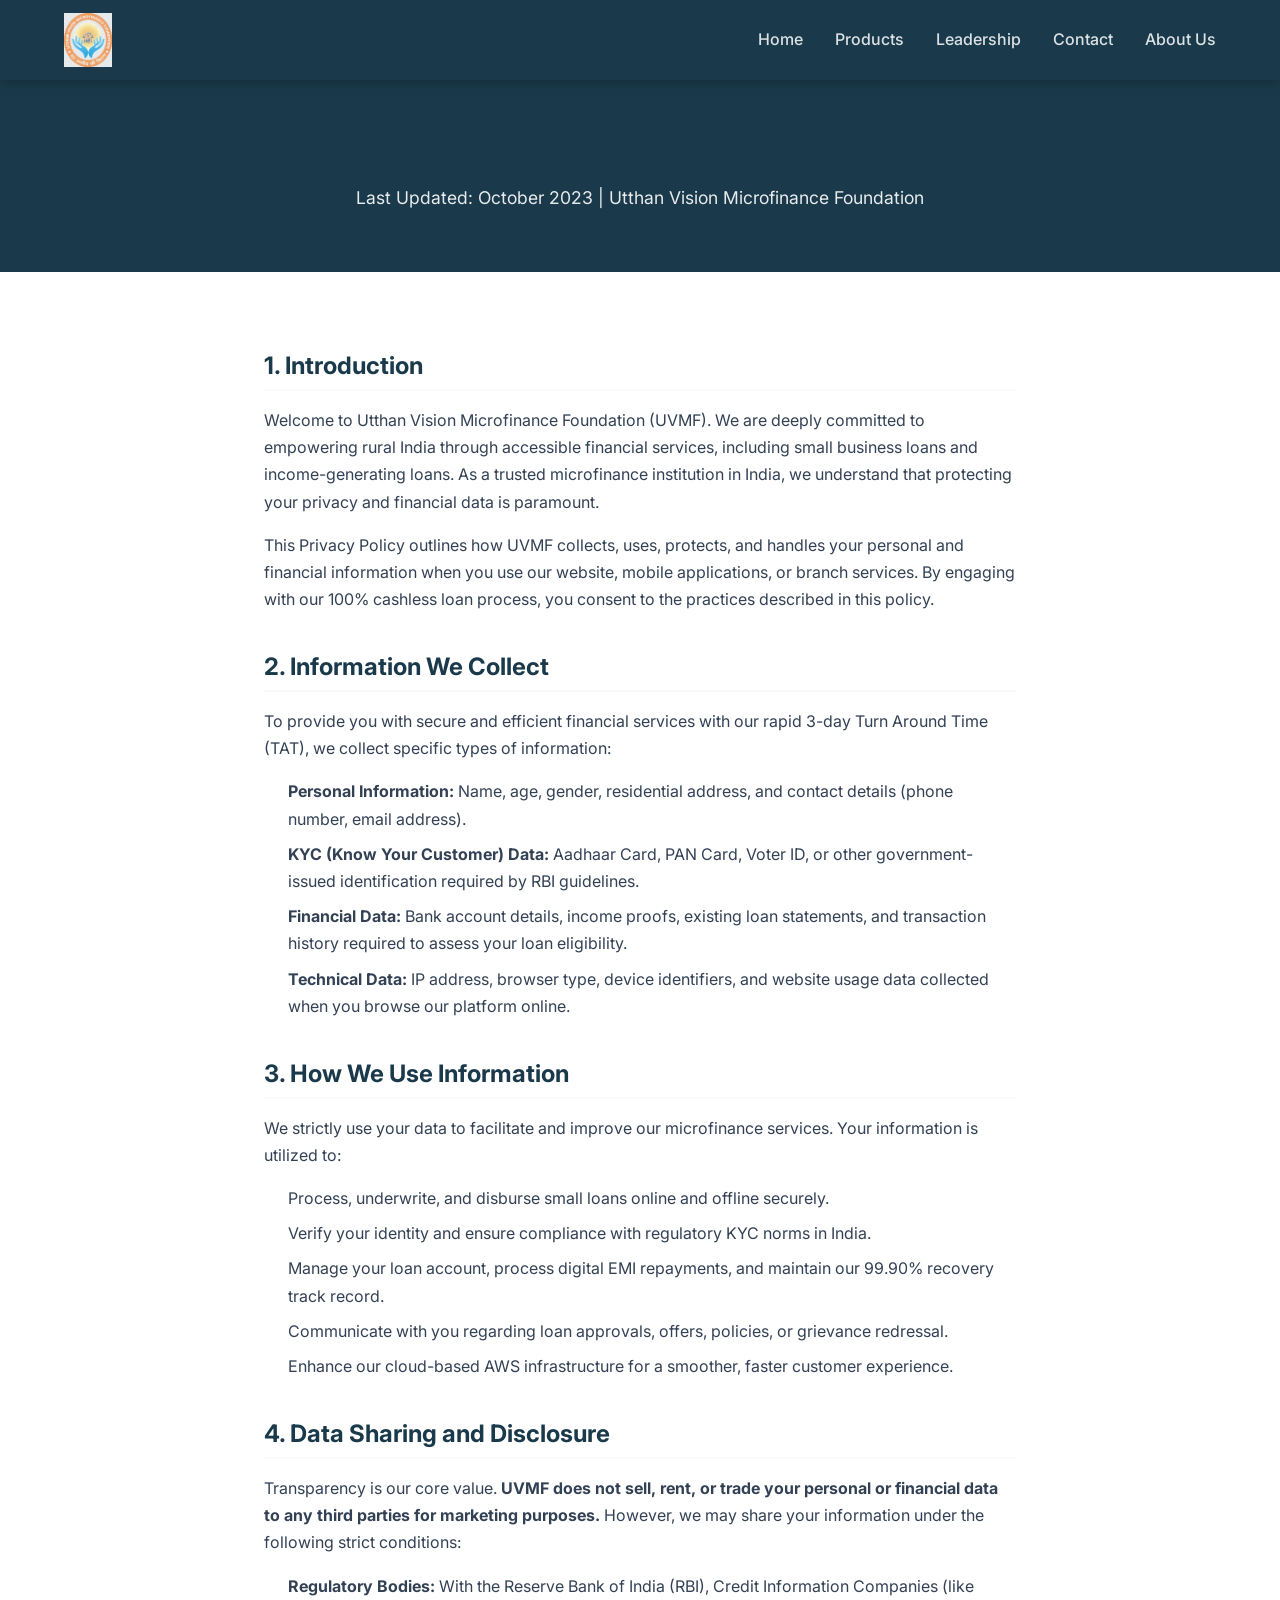
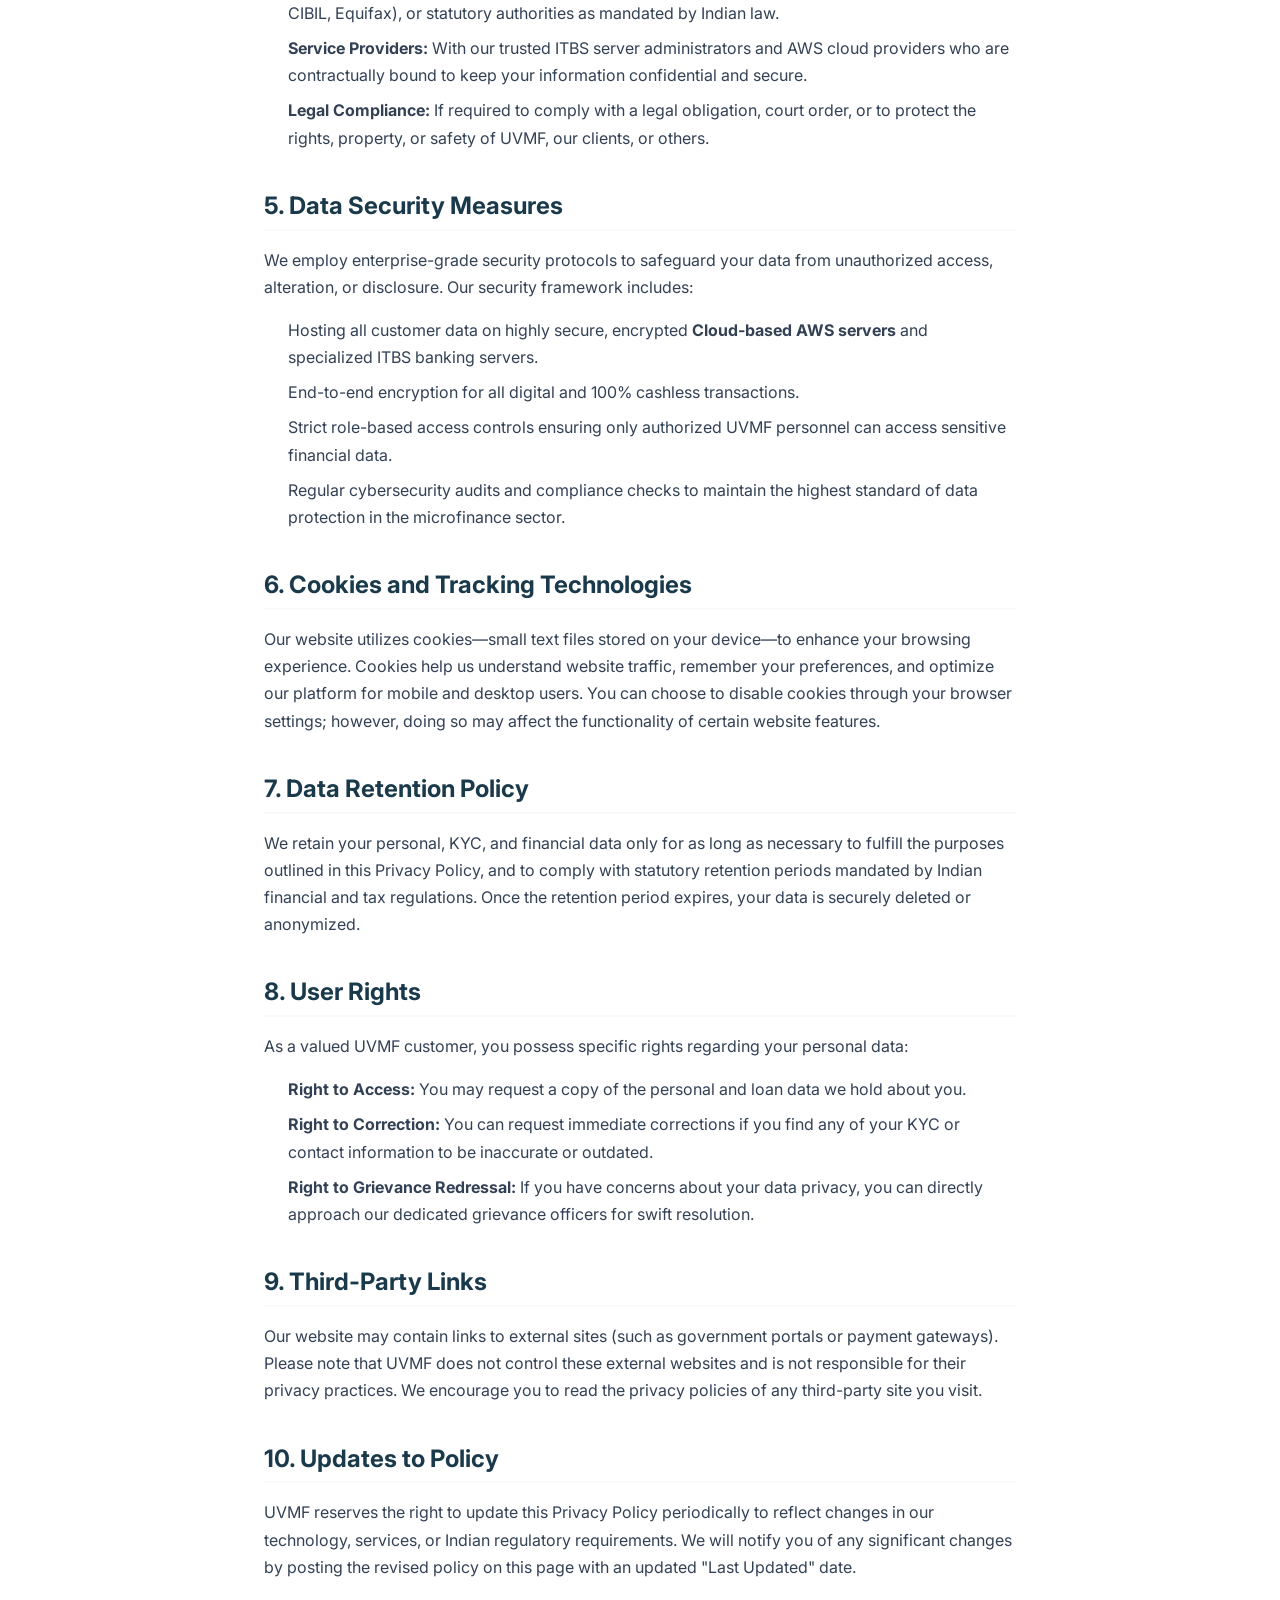
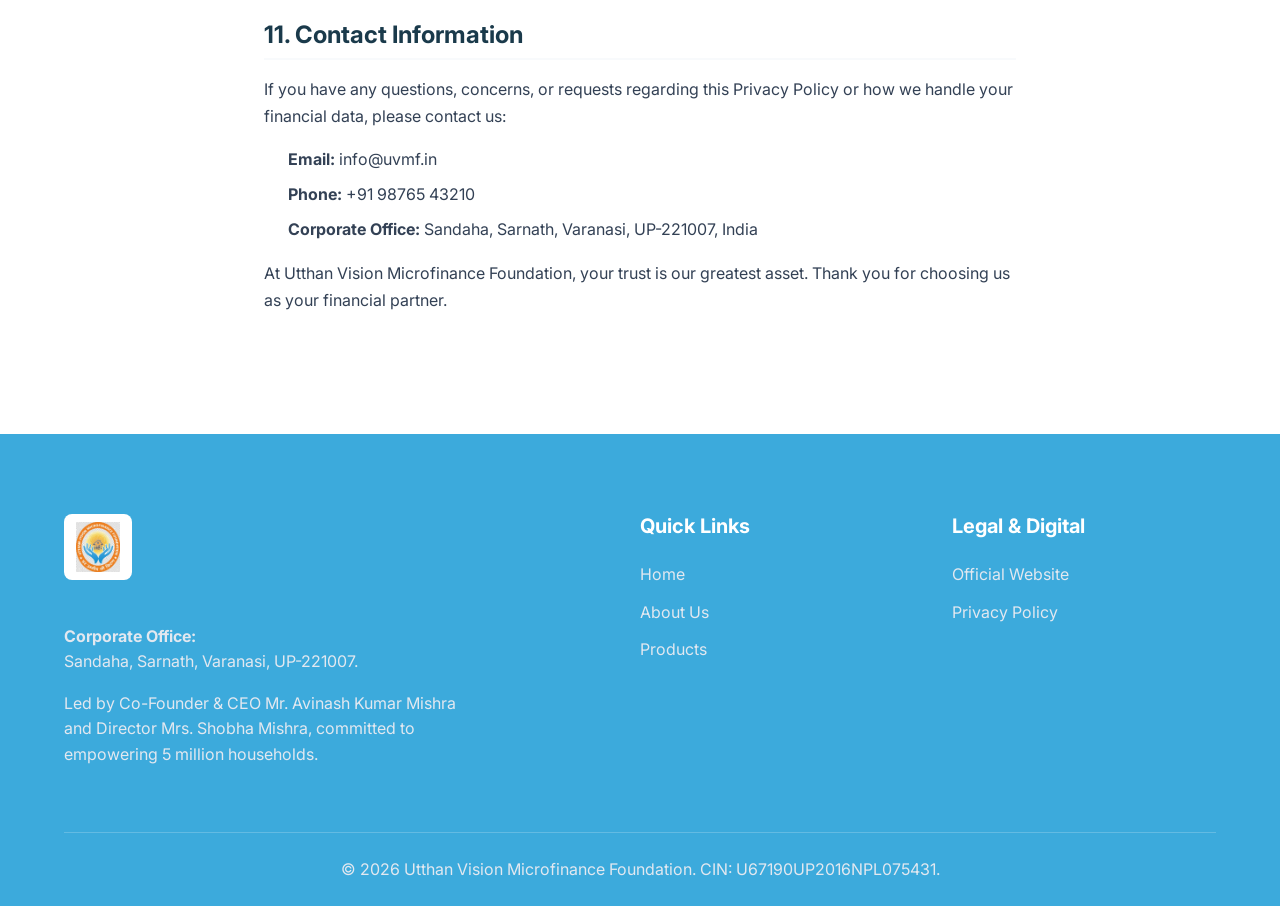
==== commit 2fd1ebf0: "logo" ====
--- a/privacy-policy.html
+++ b/privacy-policy.html
@@ -83,7 +83,7 @@
     <header class="header">
         <div class="container header-container">
             <a href="index.html" class="logo">
-                <img src="images/logo.webp" alt="UVMF Logo" class="logo-img" style="height: 70px; width: auto; object-fit: contain;">
+                <img src="images/logo.webp" alt="UVMF Logo" class="header-logo-img">
             </a>
             
             <nav class="navbar">
@@ -236,7 +236,7 @@
             <div class="footer-grid">
                 <div class="footer-col">
                     <a href="index.html" class="footer-logo">
-                        <img src="images/logo.webp" alt="UVMF Logo" class="logo-img footer-logo-img" loading="lazy">
+                        <img src="images/logo.webp" alt="UVMF Logo" class="footer-logo-img" loading="lazy">
                     </a>
                     <p style="margin-top: 16px;"><strong>Corporate Office:</strong><br>Sandaha, Sarnath, Varanasi, UP-221007.</p>
                     <p style="margin-top: 16px;">Led by Co-Founder &amp; CEO Mr. Avinash Kumar Mishra and Director Mrs. Shobha Mishra, committed to empowering 5 million households.</p>
--- a/styles.css
+++ b/styles.css
@@ -199,21 +199,31 @@
 /* Transparent logo — mix-blend-mode:screen makes any white/light
    background invisible on dark surfaces (header & footer) */
 .logo-img {
+    display: block;
+    max-width: 100%;
+}
+
+.header-logo-img {
+    height: 54px;
+    width: auto;
+    object-fit: contain;
     mix-blend-mode: screen;
-    background: transparent;
-    display: block;
 }
 
 /* Footer logo sizing */
 .footer-logo {
     display: inline-block;
-    margin-bottom: 4px;
+    margin-bottom: 20px;
+    background: white;
+    padding: 8px 12px;
+    border-radius: 8px;
 }
 
 .footer-logo-img {
-    height: 60px;
+    height: 50px;
     width: auto;
     object-fit: contain;
+    display: block;
 }
 
 .navbar {
@@ -1080,6 +1090,10 @@
         height: 64px;
     }
 
+    .header-logo-img {
+        height: 45px;
+    }
+
     .navbar {
         display: none;
     }
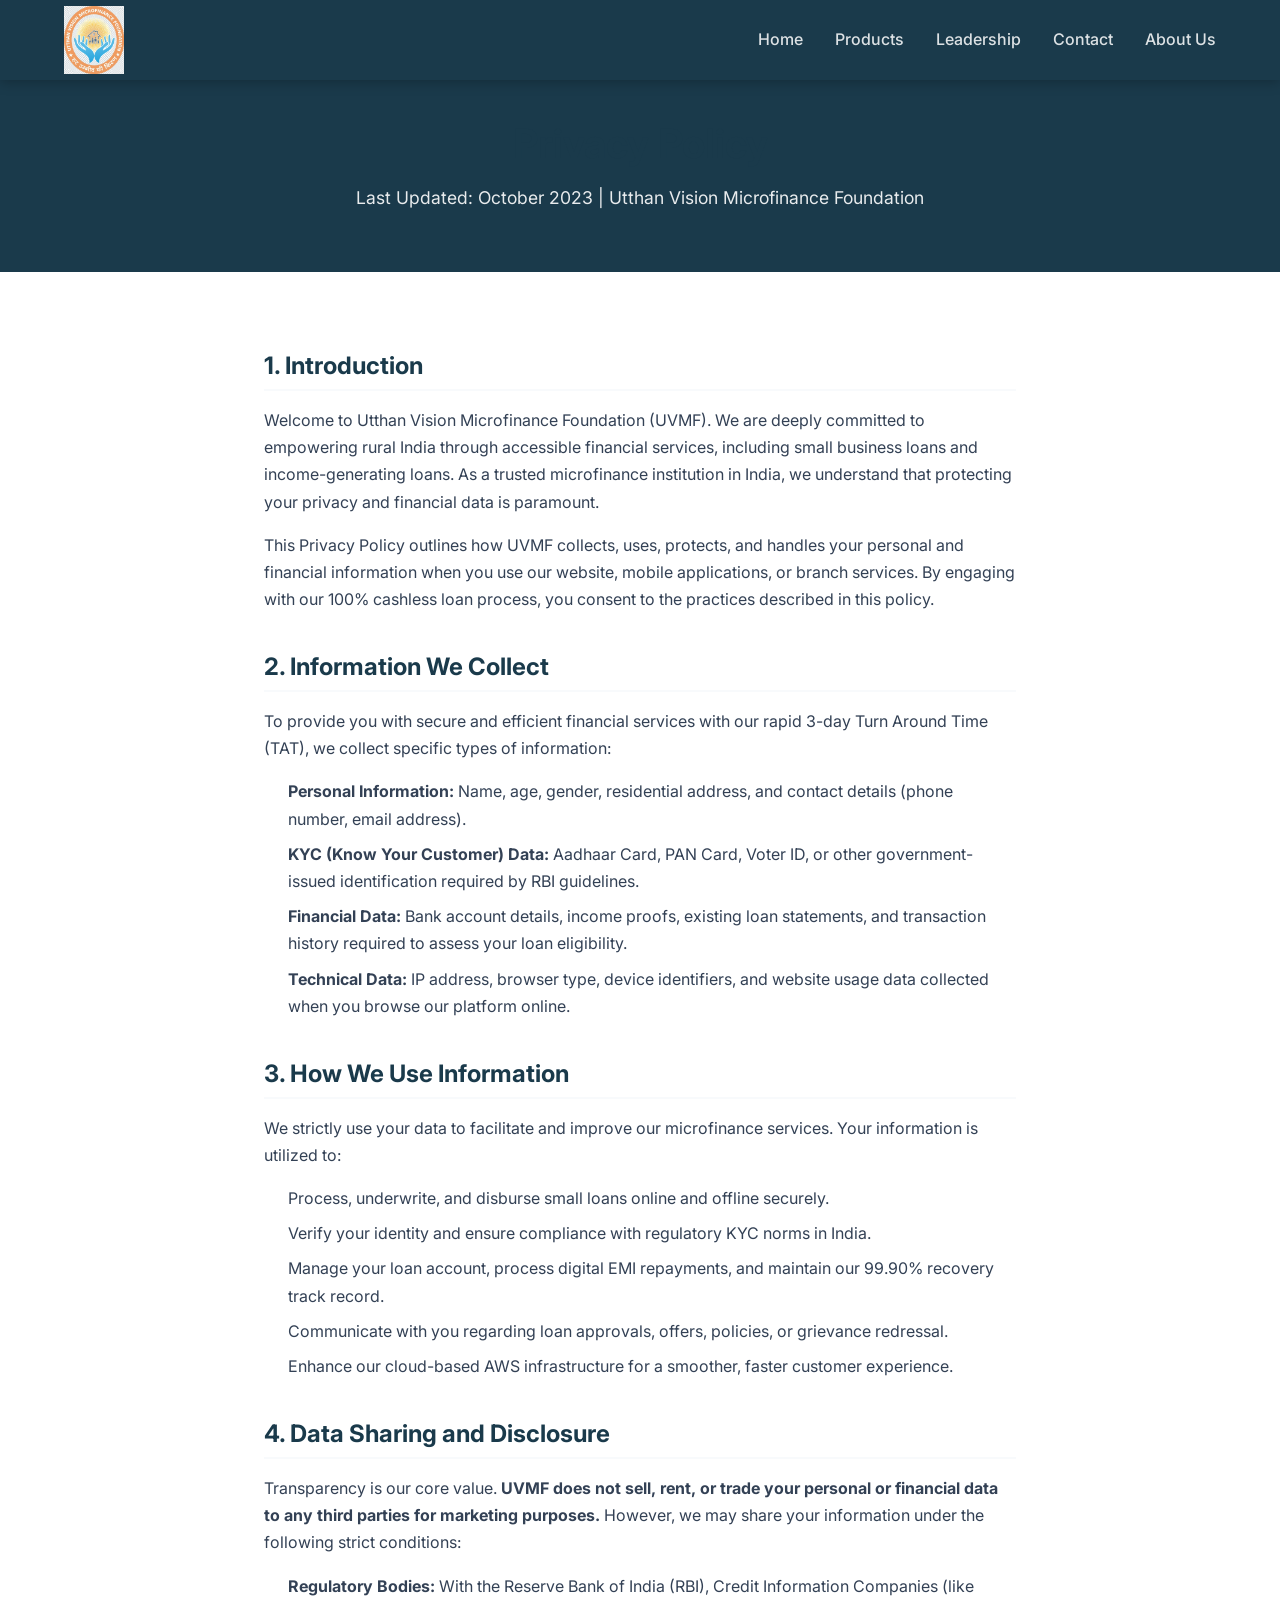
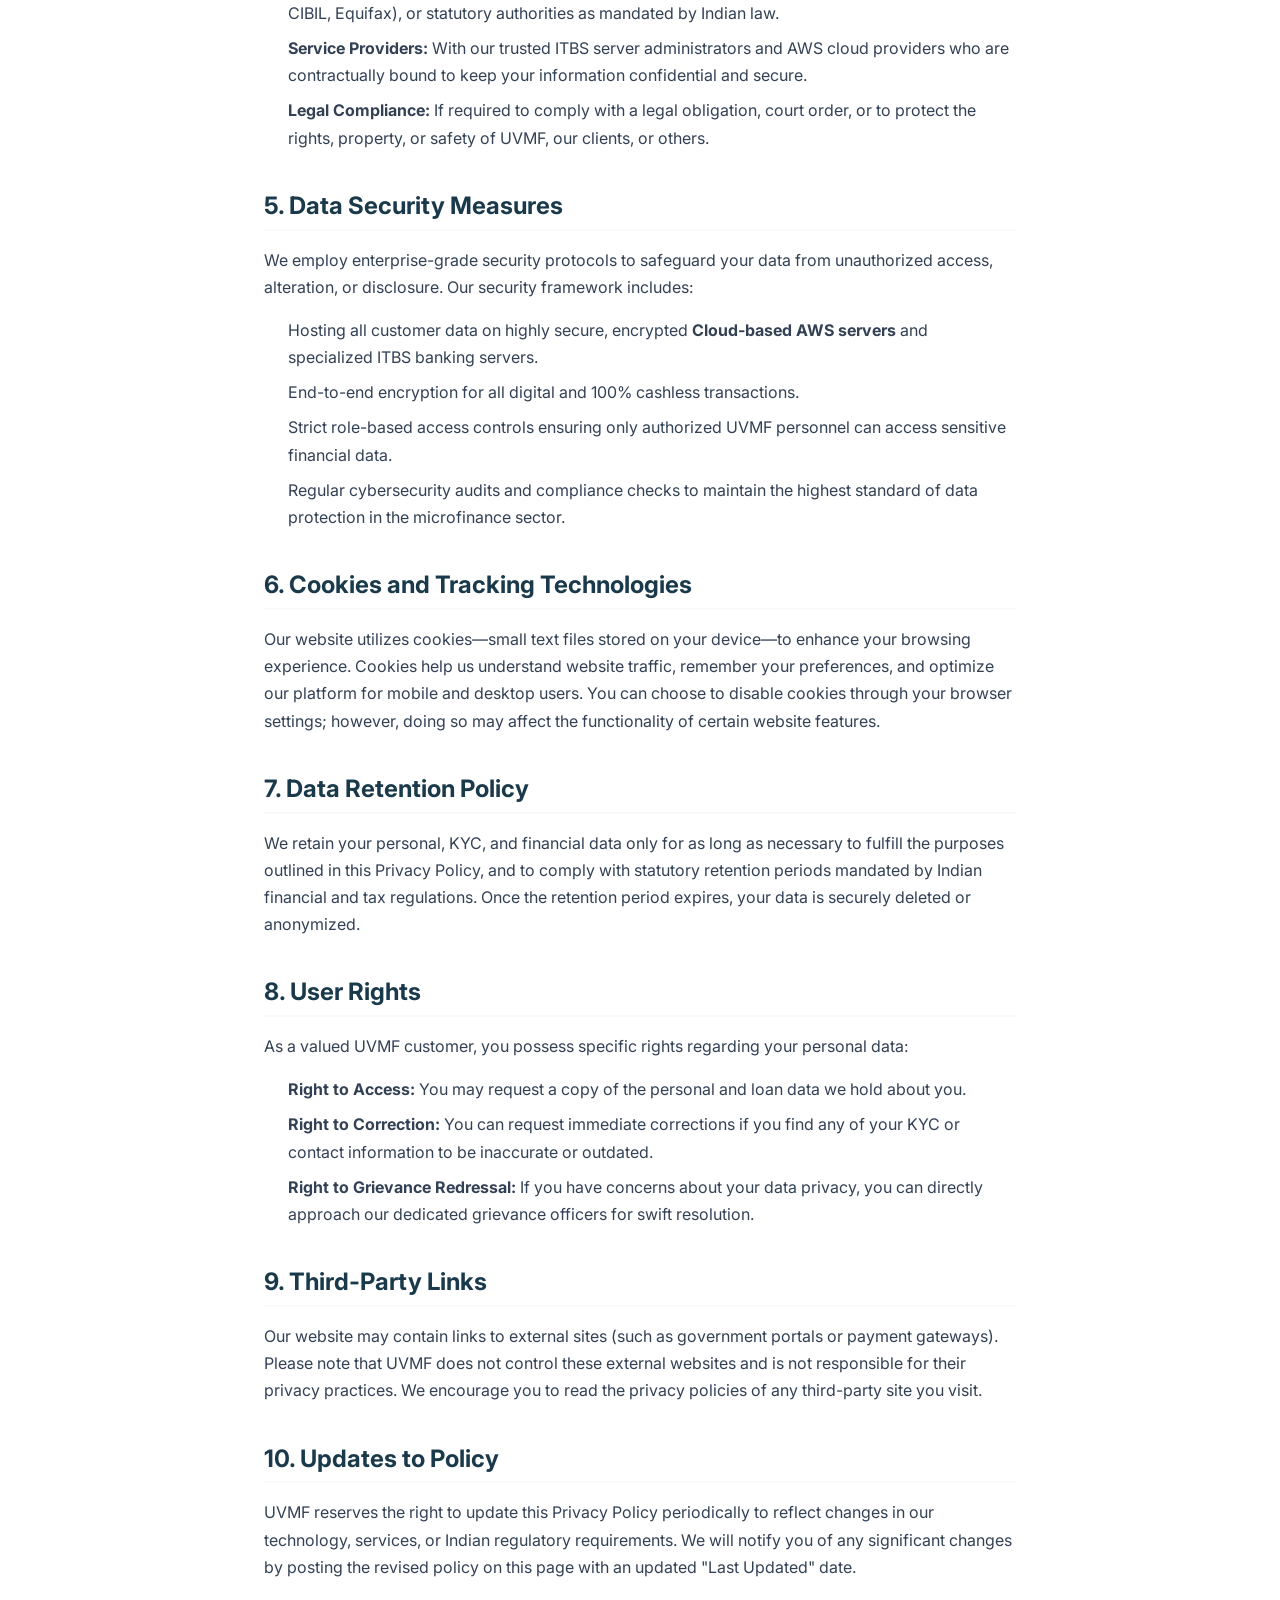
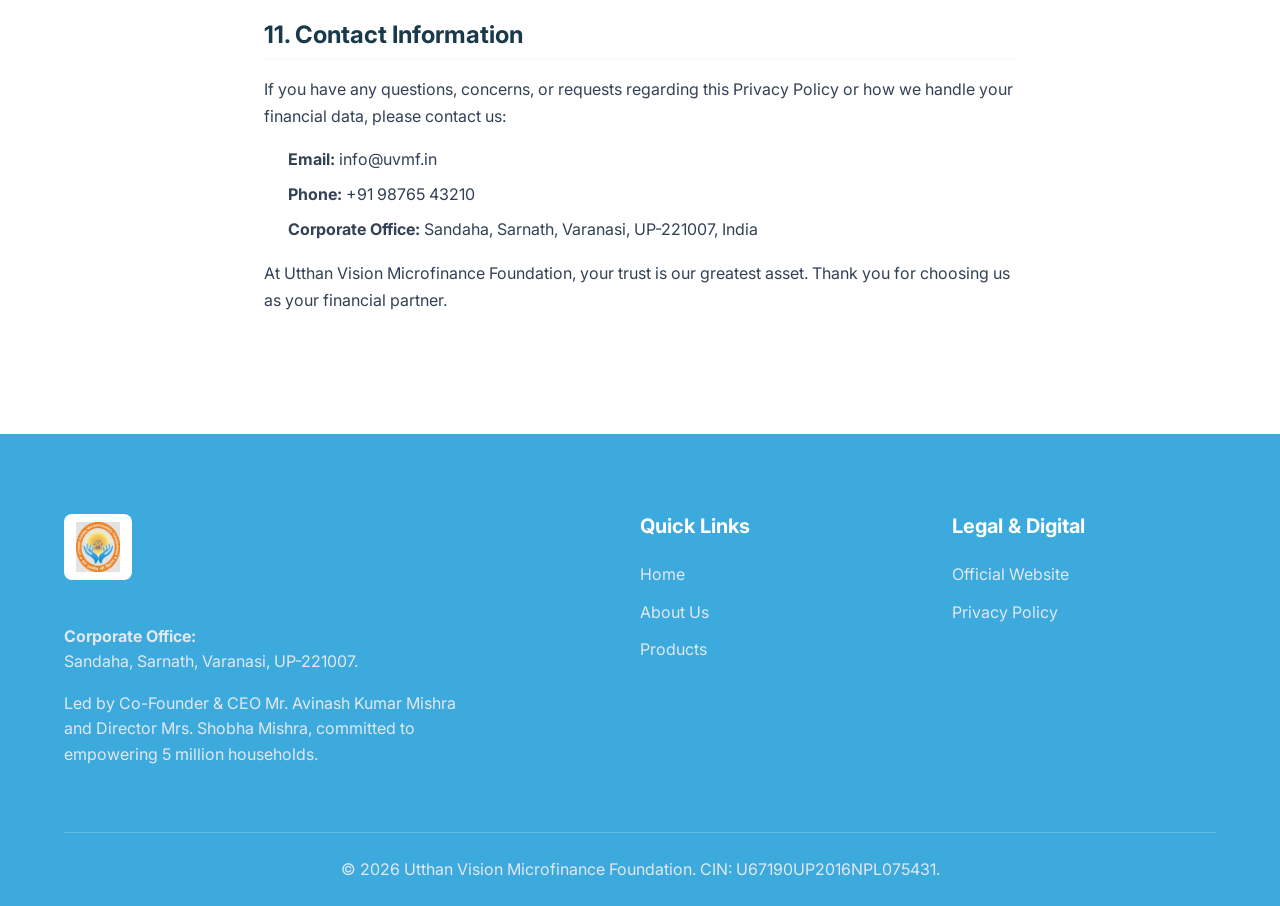
==== commit 921597cb: "logo setup" ====
--- a/privacy-policy.html
+++ b/privacy-policy.html
@@ -93,7 +93,7 @@
                     <li><a href="#leadership">Leadership</a></li>
                     <li><a href="#contact">Contact</a></li>
                     <li><a href="index.html#about">About Us</a></li>
-                </ul>
+            </nav>
 
             <button class="mobile-menu-btn" aria-label="Toggle menu">
                 <svg width="24" height="24" viewBox="0 0 24 24" fill="none" stroke="currentColor" stroke-width="2" stroke-linecap="round" stroke-linejoin="round">
--- a/styles.css
+++ b/styles.css
@@ -194,20 +194,16 @@
 .logo {
     display: flex;
     align-items: center;
-}
-
-/* Transparent logo — mix-blend-mode:screen makes any white/light
-   background invisible on dark surfaces (header & footer) */
-.logo-img {
-    display: block;
-    max-width: 100%;
+    height: 100%;
 }
 
 .header-logo-img {
-    height: 54px;
+    height: 85%; /* Responsive to header height */
     width: auto;
+    max-width: 220px;
     object-fit: contain;
     mix-blend-mode: screen;
+    display: block;
 }
 
 /* Footer logo sizing */
@@ -1087,11 +1083,16 @@
     }
 
     .header {
-        height: 64px;
+        height: 60px;
+    }
+
+    .header-container {
+        padding: 0 16px;
     }
 
     .header-logo-img {
-        height: 45px;
+        height: 80% !important; /* Responsive to 60px header */
+        max-width: 140px !important;
     }
 
     .navbar {
@@ -1099,7 +1100,12 @@
     }
 
     .mobile-menu-btn {
-        display: block;
+        display: flex !important;
+        align-items: center;
+        justify-content: center;
+        color: var(--white) !important;
+        background: transparent;
+        z-index: 1002;
     }
 
     .section-padding {
@@ -1119,7 +1125,7 @@
     }
 
     .hero-carousel {
-        padding-top: 64px; /* match mobile header height */
+        padding-top: 60px; /* match mobile header height */
     }
 
     .carousel-slide.active {
@@ -1215,6 +1221,11 @@
 }
 
 @media (max-width: 480px) {
+    .header-logo-img {
+        height: 28px !important;
+        max-width: 100px !important;
+    }
+
     .container {
         padding: 0 16px;
     }
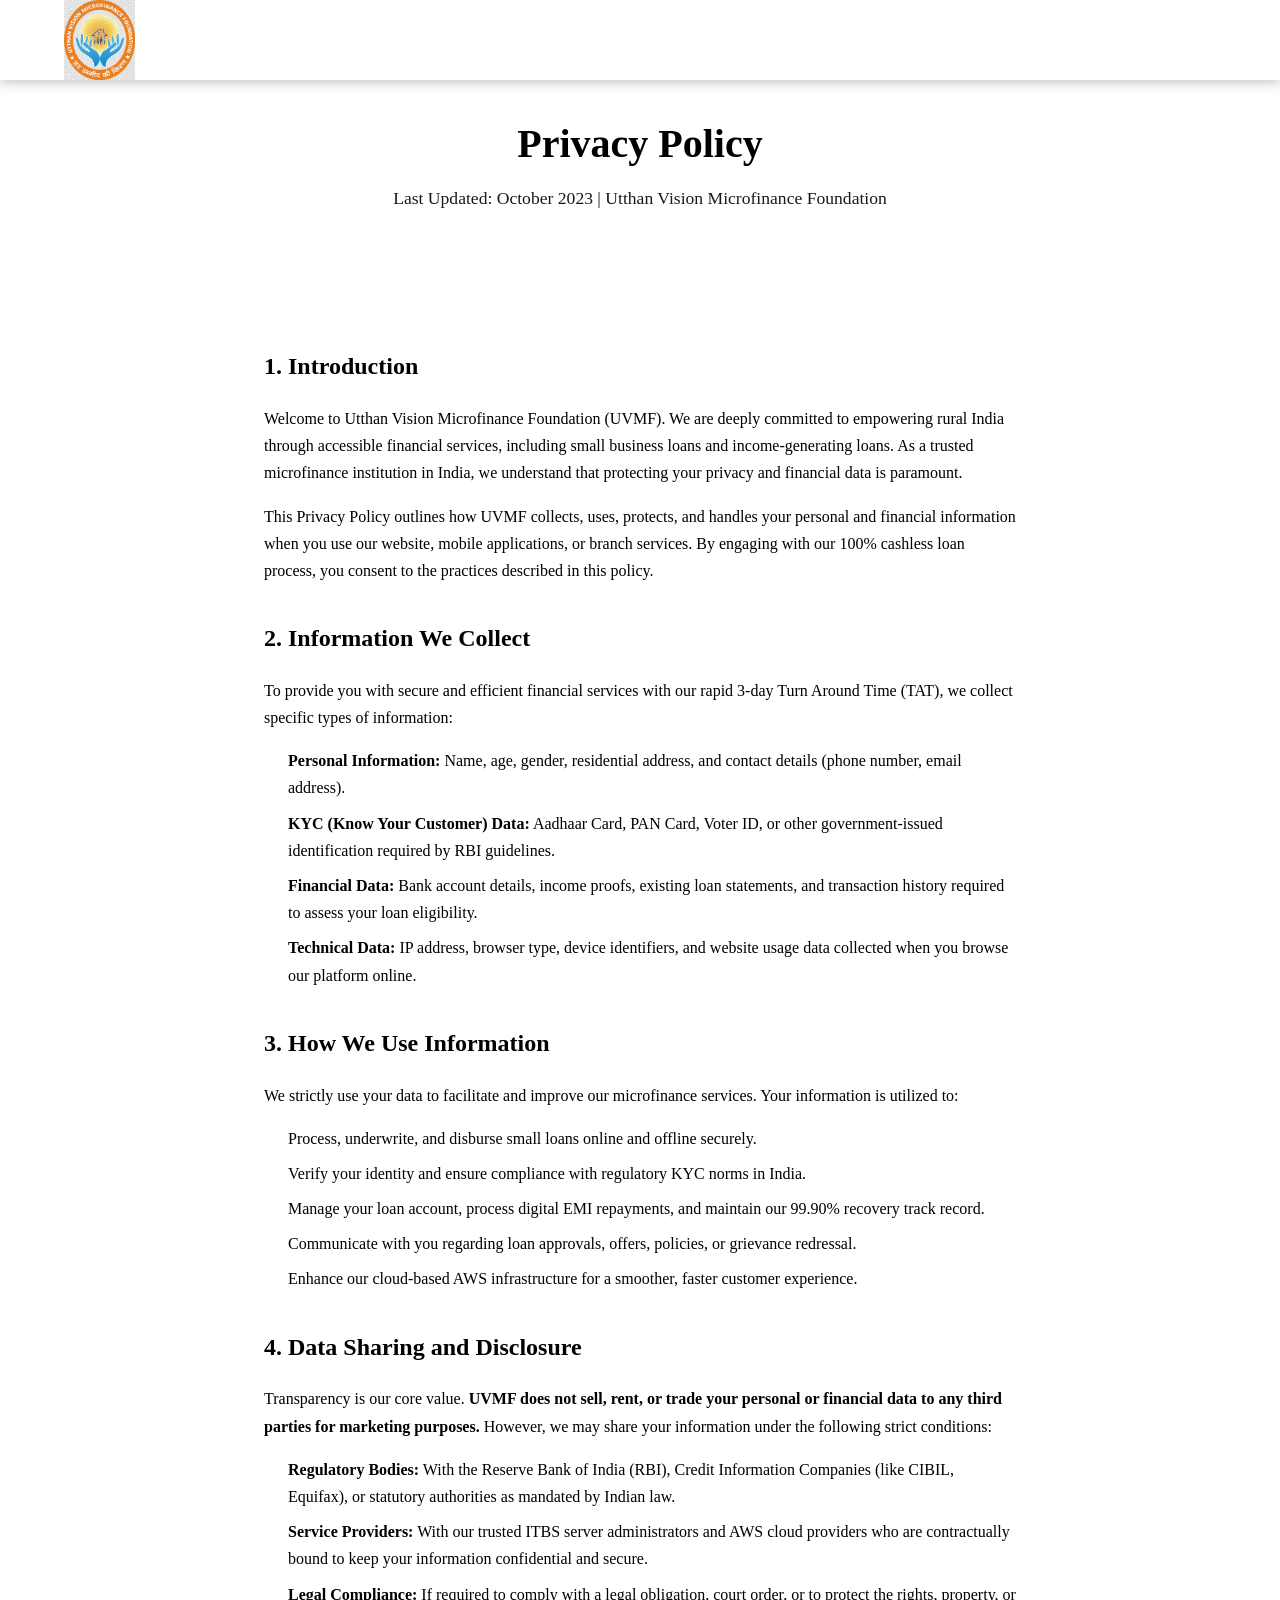
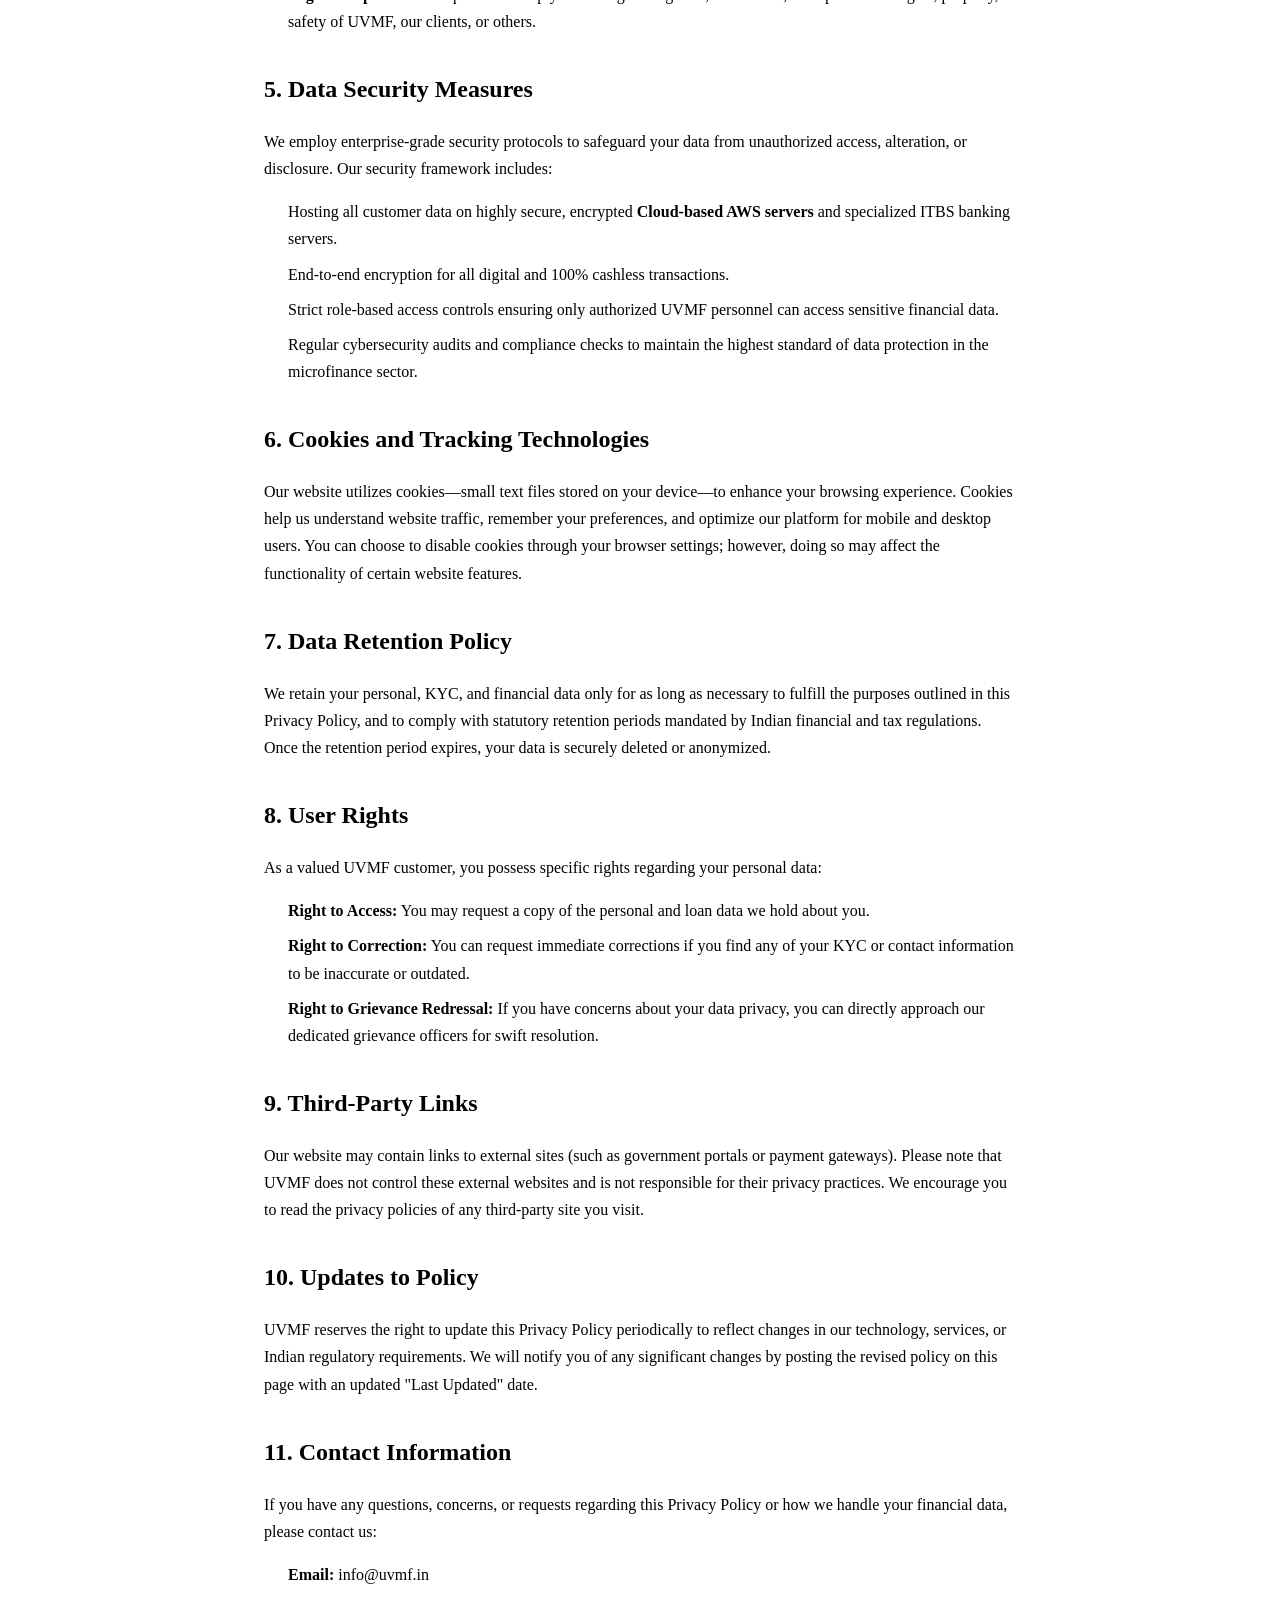
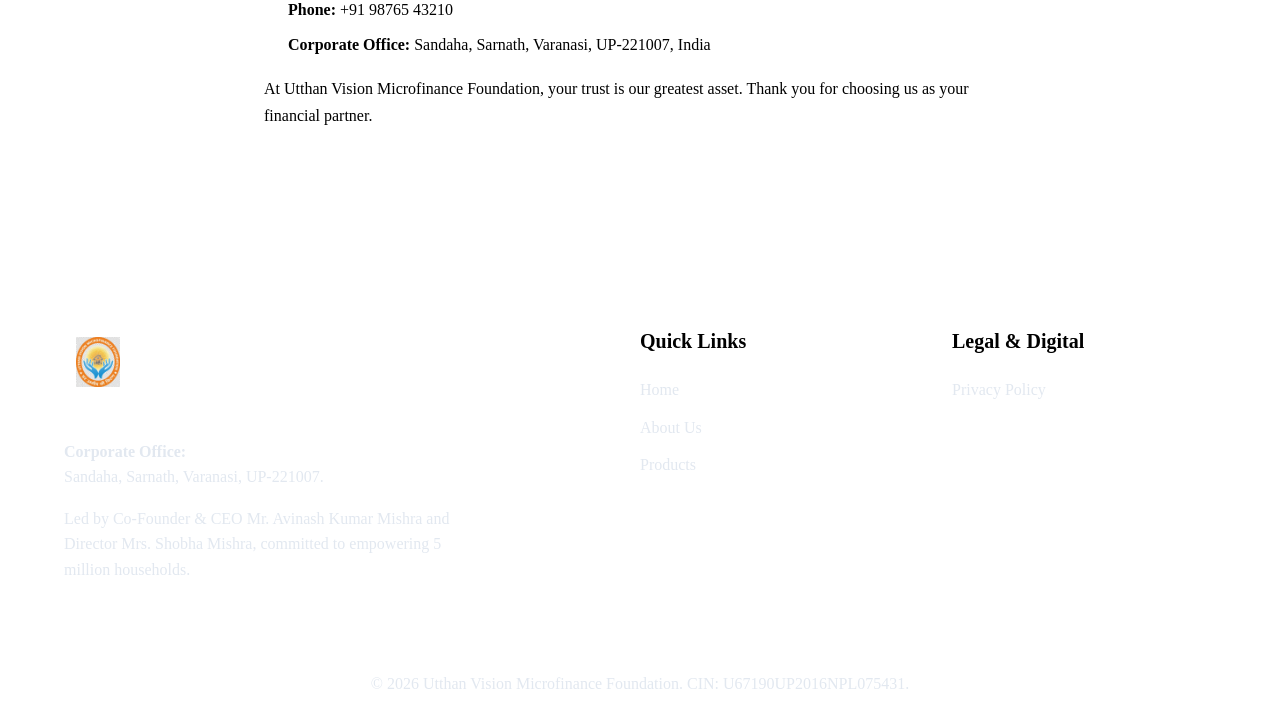
==== commit 331d6a29: "chang" ====
--- a/privacy-policy.html
+++ b/privacy-policy.html
@@ -252,7 +252,7 @@
                 <div class="footer-col">
                     <h4>Legal & Digital</h4>
                     <ul>
-                        <li><a href="http://www.utthanvision.com/" target="_blank">Official Website</a></li>
+
                         <!-- <li><a href="#">Grievance Redressal</a></li> -->
                         <li><a href="privacy-policy.html">Privacy Policy</a></li>
                     </ul>
--- a/styles.css
+++ b/styles.css
@@ -1,12 +1,17 @@
+Official Website
+
 /* =========================================
    CSS Reset & Variables
    ========================================= */
 :root {
     /* Colors */
-    --primary: #1a3a4b; /* Deep Logo Blue */
-    --secondary: #f0821e; /* Logo Orange */
+    --primary: #1a3a4b;
+    /* Deep Logo Blue */
+    --secondary: #f0821e;
+    /* Logo Orange */
     --secondary-hover: #d36e14;
-    --accent: #3caadc; /* Light Logo Blue */
+    --accent: #3caadc;
+    /* Light Logo Blue */
     --bg-light: #f8fafc;
     --text-main: #334155;
     --text-light: #64748b;
@@ -14,17 +19,17 @@
     --border-color: #e2e8f0;
     --success: #10b981;
     --error: #ef4444;
-    
+
     /* Typography */
     --font-main: 'Inter', sans-serif;
-    
+
     /* Transitions */
     --transition: all 0.3s ease;
-    
+
     /* Shadows */
-    --shadow-sm: 0 1px 3px rgba(0,0,0,0.1);
-    --shadow-md: 0 4px 6px -1px rgba(0,0,0,0.1), 0 2px 4px -1px rgba(0,0,0,0.06);
-    --shadow-lg: 0 10px 15px -3px rgba(0,0,0,0.1), 0 4px 6px -2px rgba(0,0,0,0.05);
+    --shadow-sm: 0 1px 3px rgba(0, 0, 0, 0.1);
+    --shadow-md: 0 4px 6px -1px rgba(0, 0, 0, 0.1), 0 2px 4px -1px rgba(0, 0, 0, 0.06);
+    --shadow-lg: 0 10px 15px -3px rgba(0, 0, 0, 0.1), 0 4px 6px -2px rgba(0, 0, 0, 0.05);
 }
 
 * {
@@ -45,7 +50,12 @@
     overflow-x: hidden;
 }
 
-h1, h2, h3, h4, h5, h6 {
+h1,
+h2,
+h3,
+h4,
+h5,
+h6 {
     color: var(--primary);
     font-weight: 700;
     line-height: 1.2;
@@ -178,7 +188,7 @@
     left: 0;
     width: 100%;
     background-color: var(--primary);
-    box-shadow: 0 2px 12px rgba(0,0,0,0.25);
+    box-shadow: 0 2px 12px rgba(0, 0, 0, 0.25);
     z-index: 1000;
     height: 80px;
     transition: var(--transition);
@@ -198,9 +208,9 @@
 }
 
 .header-logo-img {
-    height: 85%; /* Responsive to header height */
+    height: 100%;
+    /* Fill header height exactly */
     width: auto;
-    max-width: 220px;
     object-fit: contain;
     mix-blend-mode: screen;
     display: block;
@@ -232,7 +242,7 @@
 }
 
 .navbar .nav-links a {
-    color: rgba(255,255,255,0.85);
+    color: rgba(255, 255, 255, 0.85);
     font-weight: 500;
 }
 
@@ -252,7 +262,7 @@
 }
 
 .mobile-menu-btn:hover {
-    background-color: rgba(255,255,255,0.1);
+    background-color: rgba(255, 255, 255, 0.1);
 }
 
 /* Mobile Menu Overlay */
@@ -289,13 +299,15 @@
     text-align: center;
     display: flex;
     flex-direction: column;
-    gap: 32px;
+    gap: 28px;
 }
 
 .mobile-nav-links a {
-    font-size: 2rem;
-    font-weight: 700;
+    font-size: 1.2rem;
+    font-weight: 600;
     color: var(--primary);
+    text-transform: uppercase;
+    letter-spacing: 1.5px;
 }
 
 .mobile-nav-links a:hover {
@@ -310,7 +322,8 @@
     width: 100%;
     background-color: var(--primary);
     overflow: hidden;
-    padding-top: 80px; /* Account for fixed header */
+    padding-top: 80px;
+    /* Account for fixed header */
 }
 
 .carousel-container {
@@ -325,8 +338,13 @@
 }
 
 @keyframes fadeIn {
-    from { opacity: 0; }
-    to { opacity: 1; }
+    from {
+        opacity: 0;
+    }
+
+    to {
+        opacity: 1;
+    }
 }
 
 .carousel-slide.active {
@@ -347,14 +365,14 @@
     left: 0;
     width: 100%;
     height: 100%;
-    background: linear-gradient(90deg, rgba(26,58,75,0.7) 0%, rgba(26,58,75,0.2) 100%);
+    background: linear-gradient(90deg, rgba(26, 58, 75, 0.7) 0%, rgba(26, 58, 75, 0.2) 100%);
     display: flex;
     align-items: center;
 }
 
 /* For slides that need centered text */
 .carousel-overlay:has(.centered-hero) {
-    background: linear-gradient(0deg, rgba(26,58,75,0.8) 0%, rgba(26,58,75,0.6) 100%);
+    background: linear-gradient(0deg, rgba(26, 58, 75, 0.8) 0%, rgba(26, 58, 75, 0.6) 100%);
 }
 
 .centered-hero {
@@ -380,7 +398,7 @@
     top: 50%;
     transform: translateY(-50%);
     background: rgba(255, 255, 255, 0.2);
-    border: 1px solid rgba(255,255,255,0.3);
+    border: 1px solid rgba(255, 255, 255, 0.3);
     color: var(--white);
     width: 48px;
     height: 48px;
@@ -537,7 +555,8 @@
 .feature-number {
     font-size: 5rem;
     font-weight: 800;
-    color: rgba(240, 130, 30, 0.08); /* Faint orange */
+    color: rgba(240, 130, 30, 0.08);
+    /* Faint orange */
     position: absolute;
     top: -16px;
     right: 16px;
@@ -714,11 +733,13 @@
     justify-content: space-between;
     align-items: center;
     cursor: pointer;
-    list-style: none; /* Hide default triangle in many browsers */
+    list-style: none;
+    /* Hide default triangle in many browsers */
 }
 
 .faq-item summary::-webkit-details-marker {
-    display: none; /* Hide default triangle in WebKit */
+    display: none;
+    /* Hide default triangle in WebKit */
 }
 
 .faq-item summary h3 {
@@ -763,6 +784,7 @@
     text-align: center;
     color: var(--white);
 }
+
 /* =========================================
    Combined Contact & CTA Section
    ========================================= */
@@ -820,7 +842,7 @@
     margin-bottom: 12px;
 }
 
-.contact-side .contact-info > p {
+.contact-side .contact-info>p {
     margin-bottom: 32px;
     color: var(--text-light);
 }
@@ -856,7 +878,7 @@
     color: var(--primary);
 }
 
-.contact-side .contact-item p, 
+.contact-side .contact-item p,
 .contact-side .contact-item a {
     color: var(--text-light);
     font-size: 0.95rem;
@@ -871,7 +893,7 @@
         grid-template-columns: 1fr;
         gap: 60px;
     }
-    
+
     .cta-side {
         text-align: center;
     }
@@ -1091,8 +1113,9 @@
     }
 
     .header-logo-img {
-        height: 80% !important; /* Responsive to 60px header */
-        max-width: 140px !important;
+        height: 100% !important;
+        /* Match 60px header exactly */
+        max-width: none !important;
     }
 
     .navbar {
@@ -1125,7 +1148,8 @@
     }
 
     .hero-carousel {
-        padding-top: 60px; /* match mobile header height */
+        padding-top: 60px;
+        /* match mobile header height */
     }
 
     .carousel-slide.active {
@@ -1134,7 +1158,8 @@
     }
 
     .carousel-overlay {
-        position: relative; /* stack below the image */
+        position: relative;
+        /* stack below the image */
         padding: 40px 24px;
         background: linear-gradient(180deg, var(--primary) 0%, #112a38 100%);
         height: auto;
@@ -1144,11 +1169,11 @@
         width: 32px;
         height: 32px;
     }
-    
+
     .prev-btn {
         left: 8px;
     }
-    
+
     .next-btn {
         right: 8px;
     }
@@ -1222,8 +1247,9 @@
 
 @media (max-width: 480px) {
     .header-logo-img {
-        height: 28px !important;
-        max-width: 100px !important;
+        height: 100% !important;
+        /* Match 60px header exactly */
+        max-width: none !important;
     }
 
     .container {
@@ -1238,7 +1264,7 @@
         flex-direction: column;
         width: 100%;
     }
-    
+
     .hero-buttons .btn {
         width: 100%;
         text-align: center;
@@ -1281,6 +1307,14 @@
     transform: translateY(0);
 }
 
-.reveal-delay-1 { transition-delay: 0.1s; }
-.reveal-delay-2 { transition-delay: 0.2s; }
-.reveal-delay-3 { transition-delay: 0.3s; }
+.reveal-delay-1 {
+    transition-delay: 0.1s;
+}
+
+.reveal-delay-2 {
+    transition-delay: 0.2s;
+}
+
+.reveal-delay-3 {
+    transition-delay: 0.3s;
+}
